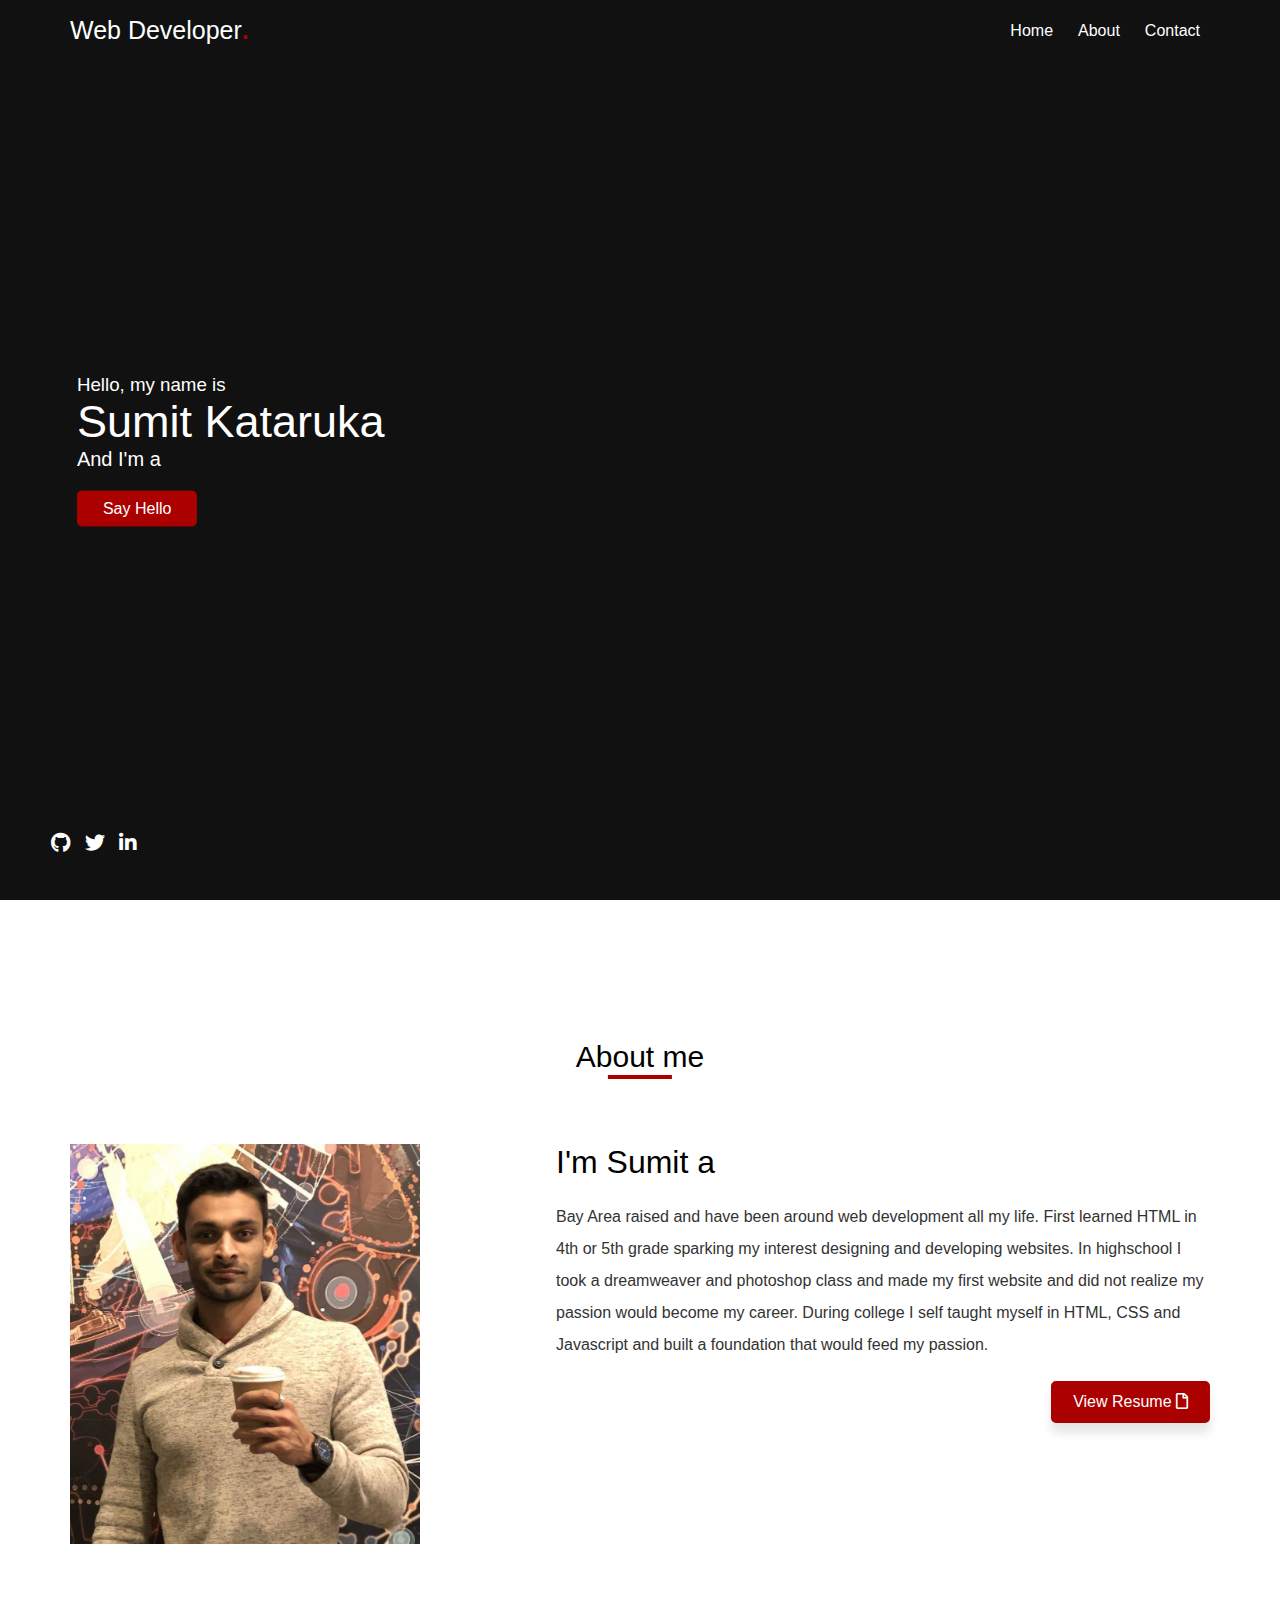
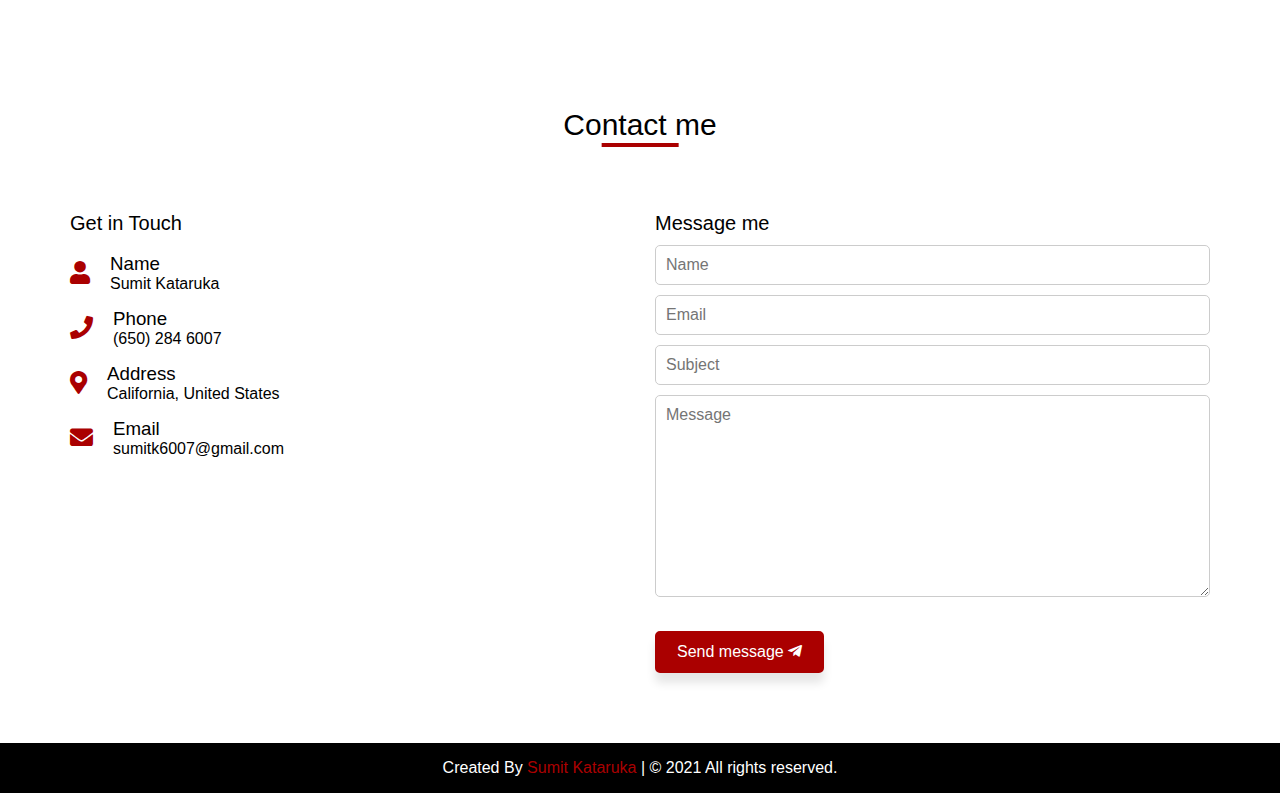
==== index.html @ ee1afee4 "styling update for about me section" ====
<!DOCTYPE html>
<html lang="en">
<head>
    <meta charset="UTF-8">
    <meta http-equiv="X-UA-Compatible" content="IE=edge">
    <meta name="viewport" content="width=device-width, initial-scale=1.0">
    <!--font awesome-->
    <link rel="stylesheet" href="https://cdnjs.cloudflare.com/ajax/libs/font-awesome/5.15.3/css/all.min.css"/>
    <!--aos-->
    <link rel="stylesheet" href="https://cdnjs.cloudflare.com/ajax/libs/aos/2.3.4/aos.css" />
    <!--glidejs-->
    <link rel="stylesheet" href="https://cdnjs.cloudflare.com/ajax/libs/Glide.js/3.4.1/css/glide.core.css"/>

    <!--Custom CSS-->
    <link rel="stylesheet" href="./style.css"/>

    <!--aos-->
    <script src="https://cdnjs.cloudflare.com/ajax/libs/aos/2.3.4/aos.js" defer></script>
    <!--glidejs-->
    <script src="https://cdnjs.cloudflare.com/ajax/libs/Glide.js/3.4.1/glide.min.js" defer></script>
    <!--typeit-->
    <script src="https://cdnjs.cloudflare.com/ajax/libs/typeit/7.0.4/typeit.min.js" defer></script>
    <!--gsap-->
    <script src="https://cdnjs.cloudflare.com/ajax/libs/gsap/3.6.1/gsap.min.js" defer></script>
    
    <!--Custom Script-->
    <script src="./index.js" defer></script>

    <title>Sumit Kataruka Portfolio</title>
</head>
<body>
    <header class="header" id="home">
        <!--Navigation-->
        <nav class="nav">
            <div class="navigation container">
                <div class="logo">
                    <h1>Web Developer<span>.</span></h1>
                </div>
                <div class="menu ">
                    <div class="top-nav ">
                        <div class="logo">
                            <h1>Web Developer<span>.</span></h1>
                        </div>
                        <div class="close">
                            <i class="fas fa-times"></i>
                        </div>
                    </div>

                    <ul class="nav-list">
                        <li class="nav-item">
                            <a href="#home" class="nav-link">Home</a>
                        </li>
                        <li class="nav-item">
                            <a href="#about" class="nav-link">About</a>
                        </li>
                        <li class="nav-item">
                            <a href="#contact" class="nav-link">Contact</a>
                        </li>
                    </ul>
                </div>
                <div class="hamburger">
                    <i class="fas fa-bars"></i>
                </div>
            </div>
        </nav>
        <div class="hero">
            <h3>Hello, my name is</h3>
            <h1>Sumit Kataruka</h1>
            <h4>And I'm a <span id="type1"></span></h4>
            <a href="#contact">Say Hello</a>
        </div>
    
        <img class="banner" src="./images/bg.png" alt="" />
    
        <div class="icons">
            <a target='_blank' href="https://github.com/sumitup007/">
                <span><i class="fab fa-github"></i></span>
            </a>
            <a target='_blank' href="https://twitter.com/kataruka_sumit">
                <span><i class="fab fa-twitter"></i></span>
            </a>
            <a target='_blank' href="https://www.linkedin.com/in/sumitkadotcom/">
                <span><i class="fab fa-linkedin-in"></i></span>
            </a>
        </div>
    </header>

    <!-- About -->
    <section class="section about" id="about">
        <div class="title">
            <h1>About me</h1>
        </div>
        <div class="about-center container">
            <div class="left">
                <img src="./images/profile1.jpg" alt="">
            </div>
            <div class="right">
                <h1>I'm Sumit a <span id="type2"></span></h1>
                <p>
                    Bay Area raised and have been around web development all my life.
                    First learned HTML in 4th or 5th grade sparking my interest designing and developing websites.
                    In highschool I took a dreamweaver and photoshop class and made my first website and
                    did not realize my passion would become my career.
                    During college I self taught myself in HTML, CSS and Javascript and built a foundation
                    that would feed my passion.
                </p>
                <div class='resumeBtn'>
                  <a href="SumitKatarukaResume.pdf"
                    download="SumitKatarukaResume.pdf"
                    onclick="window.open('SumitKatarukaResume.pdf')"
                    class="btn">
                    View Resume <i class="far fa-file"></i>
                  </a>
                </div>
                

            </div>
        </div>
    </section>
    
    <!-- Contact -->
    <section class="section contact" id="contact">
        <div class="title">
          <h1>Contact me</h1>
        </div>
  
        <div class="contact-center container">
          <div class="left">
            <h2>Get in Touch</h2>
            <br/>
            <div>
              <span class="icon"><i class="fas fa-user"></i></span>
              <span class="content">
                <h3>Name</h3>
                <span>Sumit Kataruka</span>
              </span>
            </div>

            <div>
                <span class="icon"><i class="fas fa-phone"></i></span>
                <span class="content">
                  <h3>Phone</h3>
                  <span>(650) 284 6007</span>
                </span>
            </div>
  
            <div>
              <span class="icon"><i class="fas fa-map-marker-alt"></i></span>
              <span class="content">
                <h3>Address</h3>
                <span>California, United States</span>
              </span>
            </div>
  
            <div>
              <span class="icon"><i class="fas fa-envelope"></i></span>
              <span class="content">
                <h3>Email</h3>
                <span>sumitk6007@gmail.com</span>
              </span>
            </div>
          </div>
          <div class="right">
            <form class="form" action="https://formsubmit.co/sumitk6007@gmail.com" method="POST">
              <input type="hidden" name="_captcha" value="false">
              <input type="hidden" name="_next" value="https://sumitup007.github.io/sumitka/thankyou.html">
              <h2>Message me</h2>
              <div>
                <input type="text" placeholder="Name" name="name" class="form-control" required/>
                <input type="email" placeholder="Email" name="email" class="form-control" required/>
              </div>
              <input type="text" placeholder="Subject" name="_subject"/>
              <textarea
                class="form-control"
                name="message"
                cols="10"
                rows="10"
                placeholder="Message"
                required
              ></textarea>
              
              <button class="btn">Send message <i class="fab fa-telegram-plane"></i></button>
            </form>
          </div>
        </div>
      </section>
    <footer>
        <p>Created By <span>Sumit Kataruka</span> | &copy; 2021 All rights reserved.</p>
    </footer>
    
</body>
</html>
---- style.css ----
*,
*::before,
*::after {
  margin: 0;
  padding: 0;
  box-sizing: inherit;
}

html {
  scroll-behavior: smooth;
  box-sizing: border-box;
  font-size: 62.5%;
}

body {
  font-family: arial, sans-serif;
  font-size: 1.6rem;
  font-weight: 400;
  background-color: #fff;
  color: #000;
  position: relative;
  z-index: 0;
}

h1,
h2,
h3,
h4 {
  font-weight: 500;
}

a {
  text-decoration: none;
}

img {
  max-width: 100%;
}

li {
  list-style: none;
}

.container {
    max-width: 114rem;
    margin:0 auto;
}

@media only screen and (max-width:1200px){
    .container {
        padding:0 3rem
    }
}

/* Header */
.header {
  position: relative;
  width: 100%;
  min-height: 100vh;
  background: #111;
  z-index: 1;
}

.header img {
  position: absolute;
  right: 20%;
  bottom: 0;
  width: 60rem;
  z-index: -1;
}

@media only screen and (max-width: 996px) {
  .header {
    min-height: 60vh;
  }

  .header img {
    width: 50rem;
    right:5%;
  }
}

@media only screen and (max-width: 768px) {
  .header img {
    width: 40rem;
  }
}

@media only screen and (max-width: 567px) {
  .header {
    min-height: 100vh;
  }

  .header img {
    width: 35rem;
  }
}

.nav {
  padding: 1.6rem 0;
}

.nav.fix-nav {
  position: fixed;
  top: 0;
  left: 0;
  width: 100%;
  background-color: #AA0000;
  box-shadow: 0 5px 15px rgba(0, 0, 0, 0.1);
  z-index: 999;
}

.navigation {
  display: flex;
  align-items: center;
  justify-content: space-between;
}

.logo h1 {
  font-size: 2.5rem;
  color: #fff;
}

.logo h1 span {
  font-weight: bold;
  color: #AA0000;
}

.nav-list {
  display: flex;
  align-items: center;
}

.nav-item:not(:last-child) {
  margin-right: 0.5rem;
}

.nav-link:link,
.nav-link:visited {
  color: #fff;
  padding: 0.8rem 1rem;
  transition: all 300ms ease-in-out;
}

.nav-link:hover {
  border-radius: 0.3rem;
  background-color: #AA0000;
}

.top-nav {
  display: none;
}

.hamburger {
  display: none;
}

@media only screen and (max-width: 768px) {
  .menu {
    position: fixed;
    top: 0;
    left: -100%;
    width: 80%;
    max-width: 40rem;
    height: 100%;
    background-color: #fff;
    transition: all 500ms ease-in-out;
    z-index: 100;
  }

  .menu.show {
    left: 0;
  }

  .top-nav {
    display: flex;
    align-items: center;
    justify-content: space-between;
    background-color: #AA0000;
    padding: 1rem 1.6rem;
  }

  .top-nav .logo span {
    color: #fff;
  }

  .top-nav .close {
    color: #fff;
    font-size: 2.3rem;
    padding: 1rem;
    cursor: pointer;
  }

  .hamburger {
    display: block;
    color: #fff;
    font-size: 2.3rem;
    padding: 0.5rem;
    cursor: pointer;
  }

  .nav-link:link,
  .nav-link:visited {
    display: block;
    font-size: 1.7rem;
    color: #222;
    padding: 1rem 0;
  }

  .nav-list {
    flex-direction: column;
    align-items: start;
    padding: 1rem 1.6rem;
  }

  body.show::before {
    content: "";
    position: absolute;
    top: 0;
    left: 0;
    width: 100%;
    height: 100%;
    background-color: rgba(0, 0, 0, 0.8);
    z-index: 1;
  }

  .nav.show {
    background-color: rgba(0, 0, 0, 0.8);
  }
}

/*Hero*/
.hero {
  position: absolute;
  top: 50%;
  transform: translate(125%, -50%);
  color: #fff;
}

.hero h3 {
  font-weight: 400;
}

.hero h1 {
  font-size: 4.5rem;
}

.hero h4 {
  font-size: 2rem;
}
.hero h4 span {
  color: #AA0000;
  text-decoration: underline;
}

.hero a:link,
.hero a:visited {
  display: inline-block;
  padding: 0.8rem 2.5rem;
  border: 1px solid #AA0000;
  background-color: #AA0000;
  border-radius: 5px;
  color: #fff;
  margin-top: 2rem;
}

.hero a:hover {
  background-color: transparent;
}

@media only screen and (max-width: 1300px) {
  .hero {
    transform: translate(25%, -50%);
  }
}

@media only screen and (max-width: 996px) {
  .hero {
    transform: translate(10%, -50%);
  }
}

@media only screen and (max-width: 768px) {
  .hero h1 {
    font-size: 4rem;
  }
}

.icons {
  position: absolute;
  bottom: 5%;
  left: 4%;
  color: #fff;
}

.icons a:link,
.icons a:visited {
  color:#fff;
}

.icons a:not(:last-child) {
  margin-right: 1rem;
}

.icons span {
  font-size: 2rem;
  cursor: pointer;
  transition: all 300ms ease-in-out;
}

.icons span:hover {
  color: #AA0000;
}

@media only screen and (max-width: 567px) {
  .icons {
    display: none;
  }
}

/*About*/
.section{
  padding:5rem 0 7rem 0;
  overflow-x: hidden;
}

.about{
  margin-top: 5rem;
}

.title{
  margin:4rem 0 7rem 0;
  text-align: center;
}

.title h1{
  font-size: 3rem;
  display: inline-block;
  position:relative;
  z-index: 0;
}

.title h1::after{
  content:'';
  position:absolute;
  left:50%;
  bottom:-20%;
  transform:translate(-50%, -50%);
  background-color: #AA0000;
  width: 50%;
  height: 0.4rem;
  z-index: 1;
}

.about-center{
  display: grid;
  grid-template-columns: 1fr 1.5fr;
  gap:3rem 5rem;
}

.left img {
  height: 40rem;
  max-width: 35rem;
  object-fit: cover;
}

.right h1 {
  margin-bottom: 2rem;
}

.right p {
  line-height: 2;
  margin-bottom: 2rem;
  color: #333;
}

.right h1 span {
  color: #AA0000;
}

a.btn {
  padding: 1rem 2rem;
  background: #AA0000;
  color: #fff;
  border-radius: 5px;
  border: 2px solid #AA0000;
  box-shadow: 0 10px 10px rgba(0, 0, 0, 0.1);
  transition: all 300ms ease-in-out;
  float: right;
}

a.btn:hover {
  transform: translateY(-2px);
  background-color: transparent;
  color: inherit;
}

a.btn:active {
  transform: translateY(0px);
}

@media only screen and (max-width: 996px) {
  .right h1 {
    font-size: 2rem;
  }

  .right p {
    font-size: 1.5rem;
  }

  a.btn {
    float: none;
  }

  .resumeBtn{
    text-align: center;
    margin-top: 50px;
  }

  .left img {
    height: 40rem;
    max-width: 25rem;
  }
}

@media only screen and (max-width: 768px) {
  .about-center {
    grid-template-columns: 1fr;
    gap: 3rem 0rem;
  }

  .left {
    text-align: center;
  }

  .left img {
    height: 40rem;
    max-width: 90%;
  }
}

/* Contact */
.contact-center {
  display: grid;
  grid-template-columns: 1fr 1fr;
  gap: 3rem;
}

.left h2 {
  font-size: 2rem;
}

.left p {
  font-size: 1.5rem;
  margin-bottom: 2rem;
}

.left div {
  display: flex;
  align-items: center;
  margin-bottom: 1.5rem;
}

.left div .content {
  text-align: left;
}

.left .icon {
  margin-right: 2rem;
  font-size: 2.3rem;
  color: #AA0000;
}

.form h2 {
  font-size: 2rem;
  margin-bottom: 1rem;
}

.form input,
.form textarea {
  font-family: "Poppins", sans-serif;
  font-size: 1.6rem;
  padding: 1rem 0;
  text-indent: 1rem;
  border: 1px solid #ccc;
  border-radius: 0.5rem;
  margin-bottom: 1rem;
  width: 100%;
  outline: none;
}

.form .right div {
  display: flex;
}

.form .right div input {
  flex: 1 1 50%;
}

.form textarea {
  width: 100%;
  resize: vertical;
  margin-bottom: 3rem;
}

.form button.btn {
  display: inline-block;
  padding: 1rem 2rem;
  background: #AA0000;
  color: #fff;
  border-radius: 5px;
  border: 2px solid #AA0000;
  box-shadow: 0 10px 10px rgba(0, 0, 0, 0.1);
  transition: all 300ms ease-in-out;
  font-size: 1.6rem;
}

.form button.btn:hover {
  transform: translateY(-2px);
  background-color: transparent;
  color: inherit;
}

.form button.btn:active {
  transform: translateY(0px);
}

@media only screen and (max-width: 768px) {
  .contact-center {
    grid-template-columns: 1fr;
  }

  .contact-center .left {
    text-align: left;
  }

  .left div .content h3 {
    font-size: 1.6rem;
  }

  .left div .content span {
    font-size: 1.5rem;
  }
}
/*Footer*/
footer {
  background-color: #000;
  padding: 1.6rem 1rem;
  text-align: center;
}

footer p {
  color: #fff;
}

footer p span {
  color: #AA0000;
}
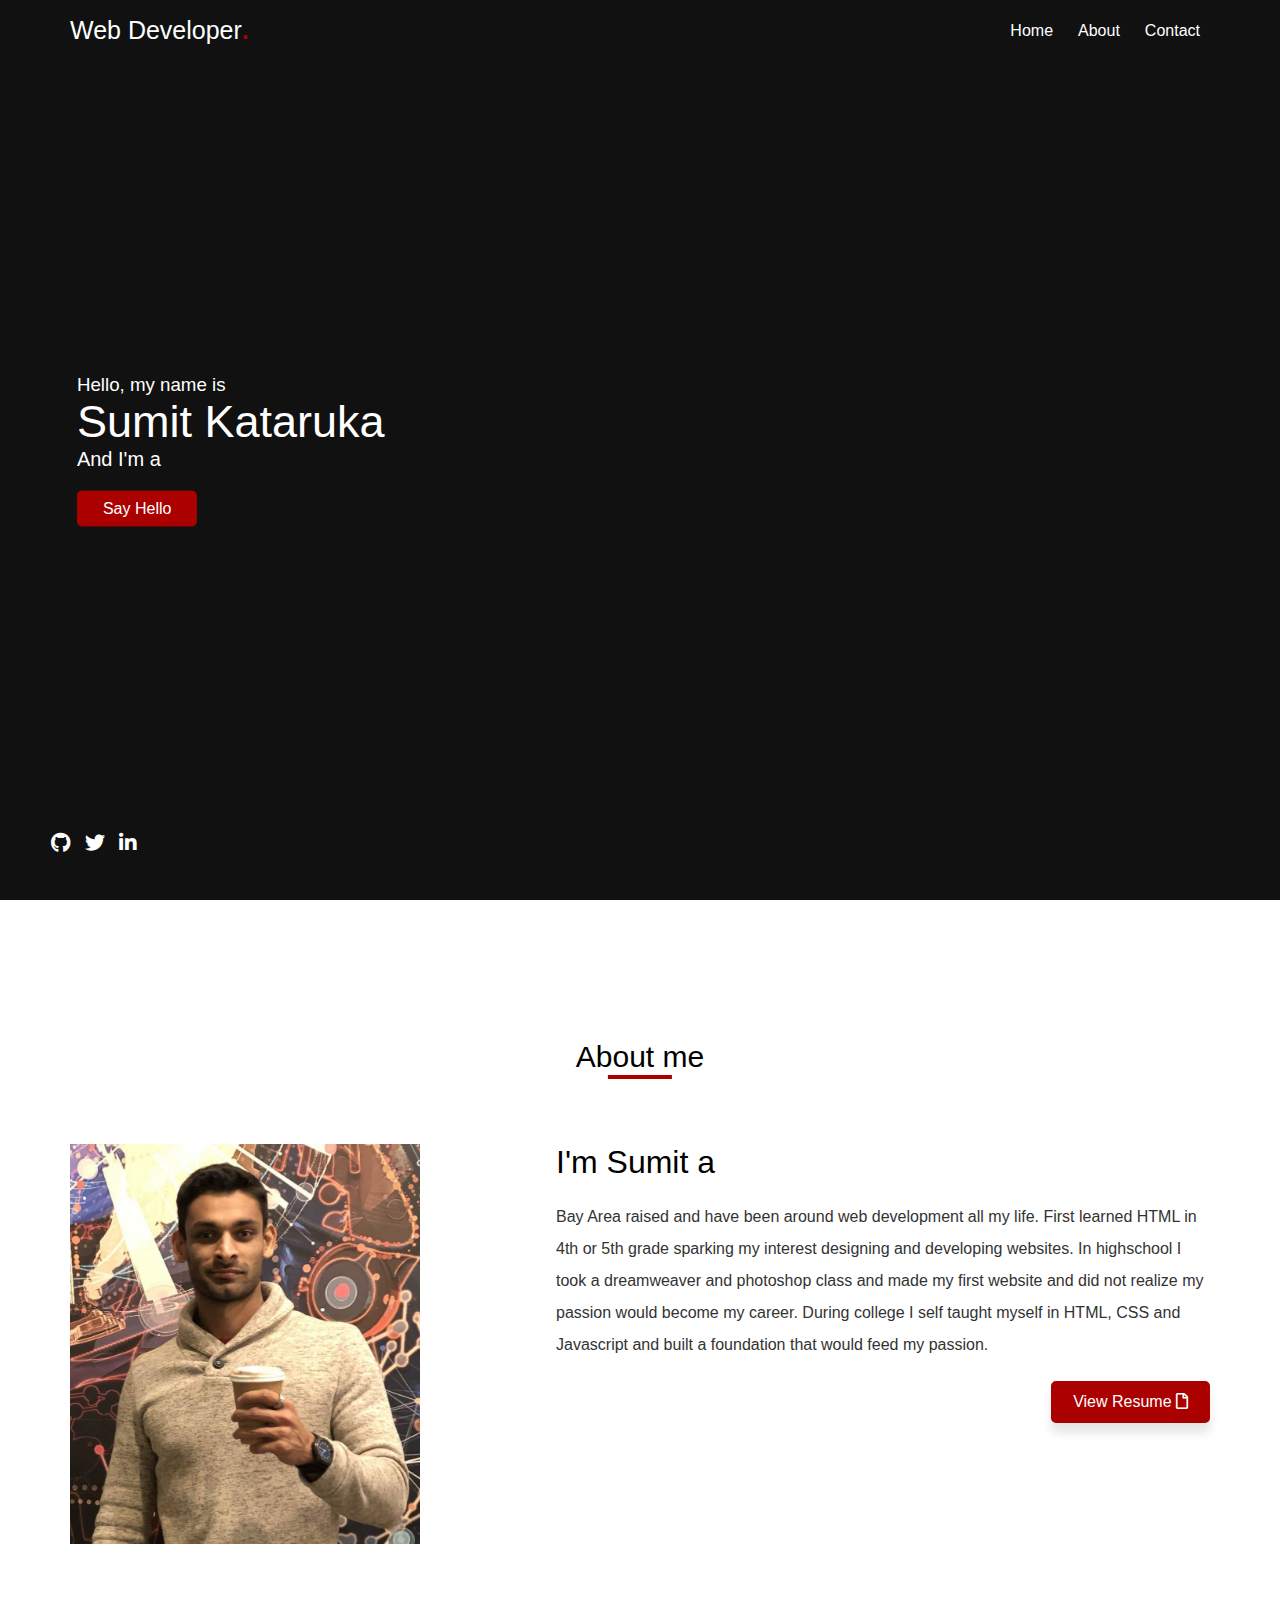
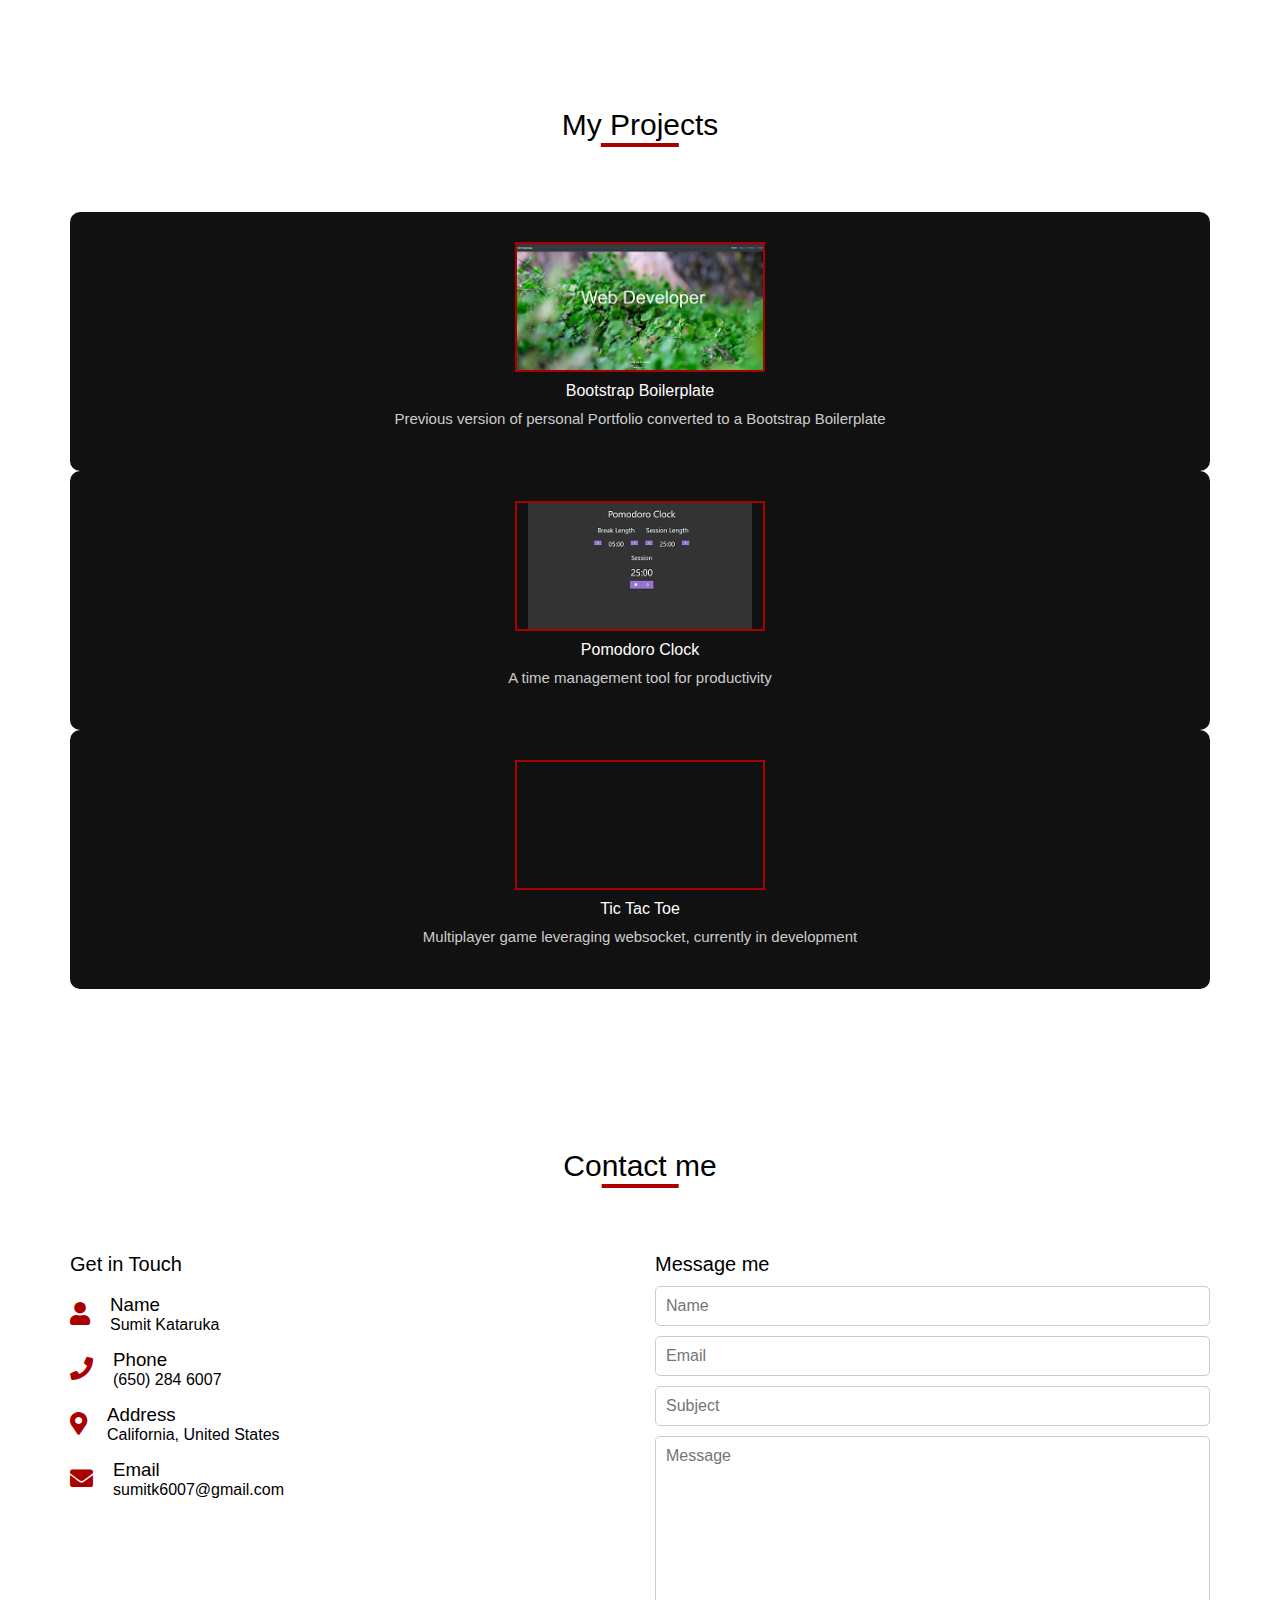
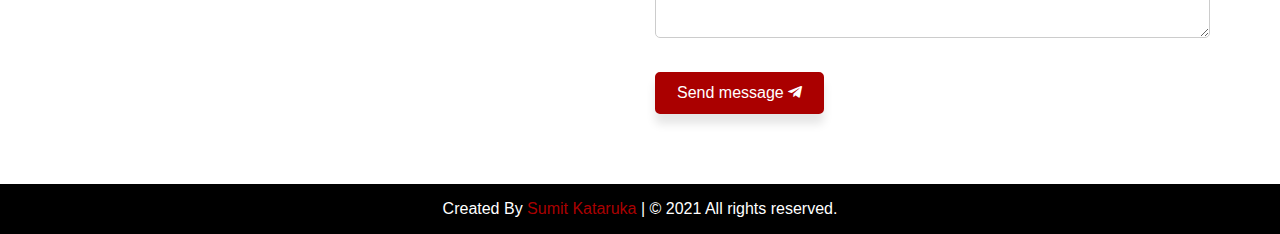
==== commit d8b3a9f8: "projects section added" ====
--- a/index.html
+++ b/index.html
@@ -116,6 +116,61 @@
 
             </div>
         </div>
+    </section>
+
+    <!-- Teams -->
+    <section class="section theme" id="projects">
+      <div class="title">
+        <h1>My Projects</h1>
+      </div>
+
+      <div class="projects-center container">
+        <div class="glide">
+          <div class="glide__track" data-glide-el="track">
+            <ul class="glide__slides">
+              <li class="glide__slide">
+                <div class="project">
+                  <a href="https://sumitka.com">
+                    <div class="img-cover">
+                      <img src="./images/bootstrapBoilerplate.png" alt="" />
+                    </div>
+                    <h3>Bootstrap Boilerplate</h3>
+                    <p>
+                      Previous version of personal Portfolio converted to a Bootstrap Boilerplate
+                    </p>
+                  </a>
+                </div>
+              </li>
+              <li class="glide__slide">
+                <div class="project">
+                  <a href="https://codepen.io/sumitup/full/jOVjMOK">
+                    <div class="img-cover">
+                      <img src="./images/pomodoro.png" alt="" />
+                    </div>
+                    <h3>Pomodoro Clock</h3>
+                    <p>
+                      A time management tool for productivity
+                    </p>
+                  </a>
+                </div>
+              </li>
+              <li class="glide__slide">
+                <div class="project">
+                  <a href="https://github.com/sumitup007/tictactoe">
+                    <div class="img-cover">
+                      <img src="https://media.giphy.com/media/xTk9ZWspLuLLPIv1yo/giphy.gif" alt="" />
+                    </div>
+                    <h3>Tic Tac Toe</h3>
+                    <p>
+                      Multiplayer game leveraging websocket, currently in development
+                    </p>
+                  </a>
+                </div>
+              </li>
+            </ul>
+          </div>
+        </div>
+      </div>
     </section>
     
     <!-- Contact -->
--- a/style.css
+++ b/style.css
@@ -439,6 +439,54 @@
   }
 }
 
+/*My projects*/
+.project {
+  color: #fff;
+  background-color: #111;
+  padding: 3rem;
+  text-align: center;
+  border-radius: 1rem;
+  border-bottom: 4px solid transparent;
+  transition: all 300ms ease-in-out;
+}
+
+.project .img-cover {
+  overflow: hidden;
+  border: 2px solid #AA0000;
+  height: 13rem;
+  width: 25rem;
+  margin: 0 auto;
+  transition: all 300ms ease-in-out;
+}
+
+.project .img-cover img {
+  height: 100%;
+  object-fit: cover;
+}
+
+.project h3 {
+  font-size: 1.6rem;
+  margin: 1rem 0;
+  color: #fff;
+}
+
+.project p {
+  font-size: 1.5rem;
+  color: #ccc;
+  width: 80%;
+  margin: 0 auto 1rem auto;
+}
+
+.project:hover {
+  border-bottom: 4px solid #fff;
+  background-color: #AA0000;
+  cursor: pointer;
+}
+
+.project:hover .img-cover {
+  border-color: #fff;
+}
+
 /* Contact */
 .contact-center {
   display: grid;
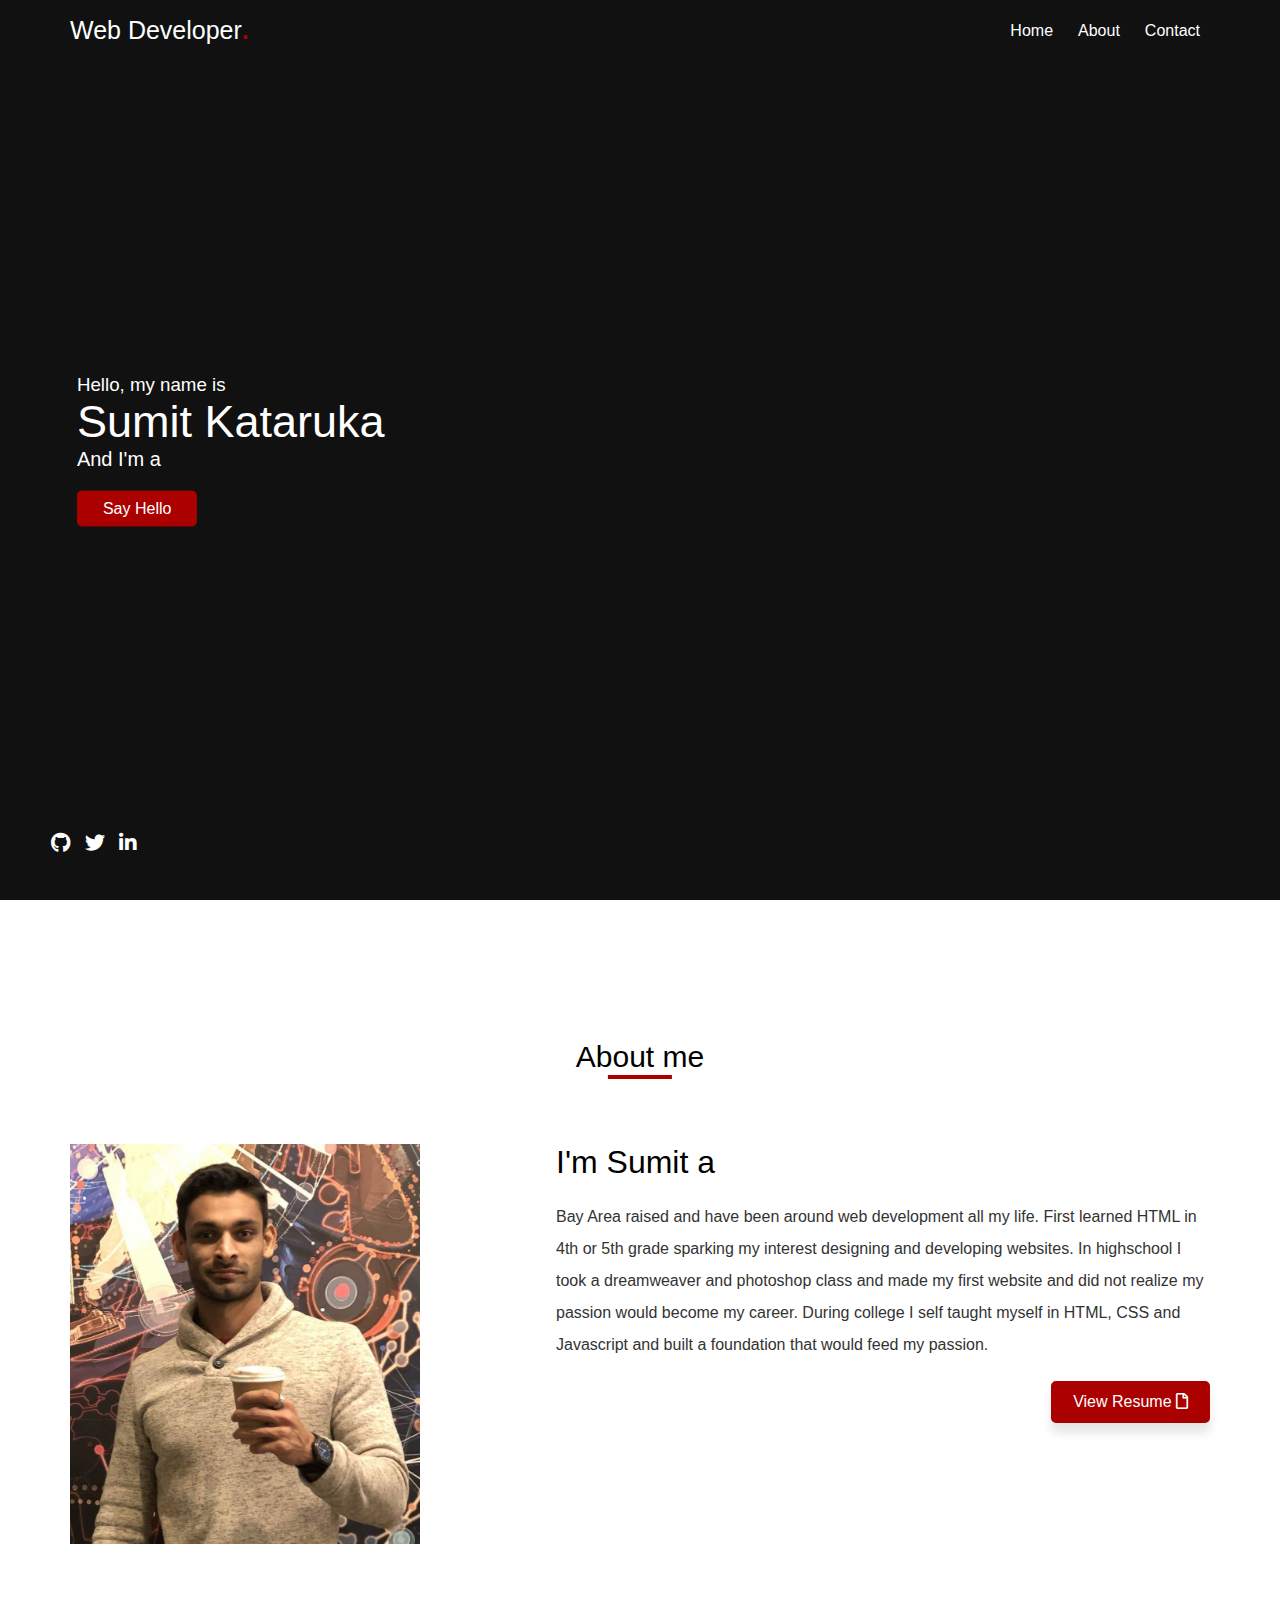
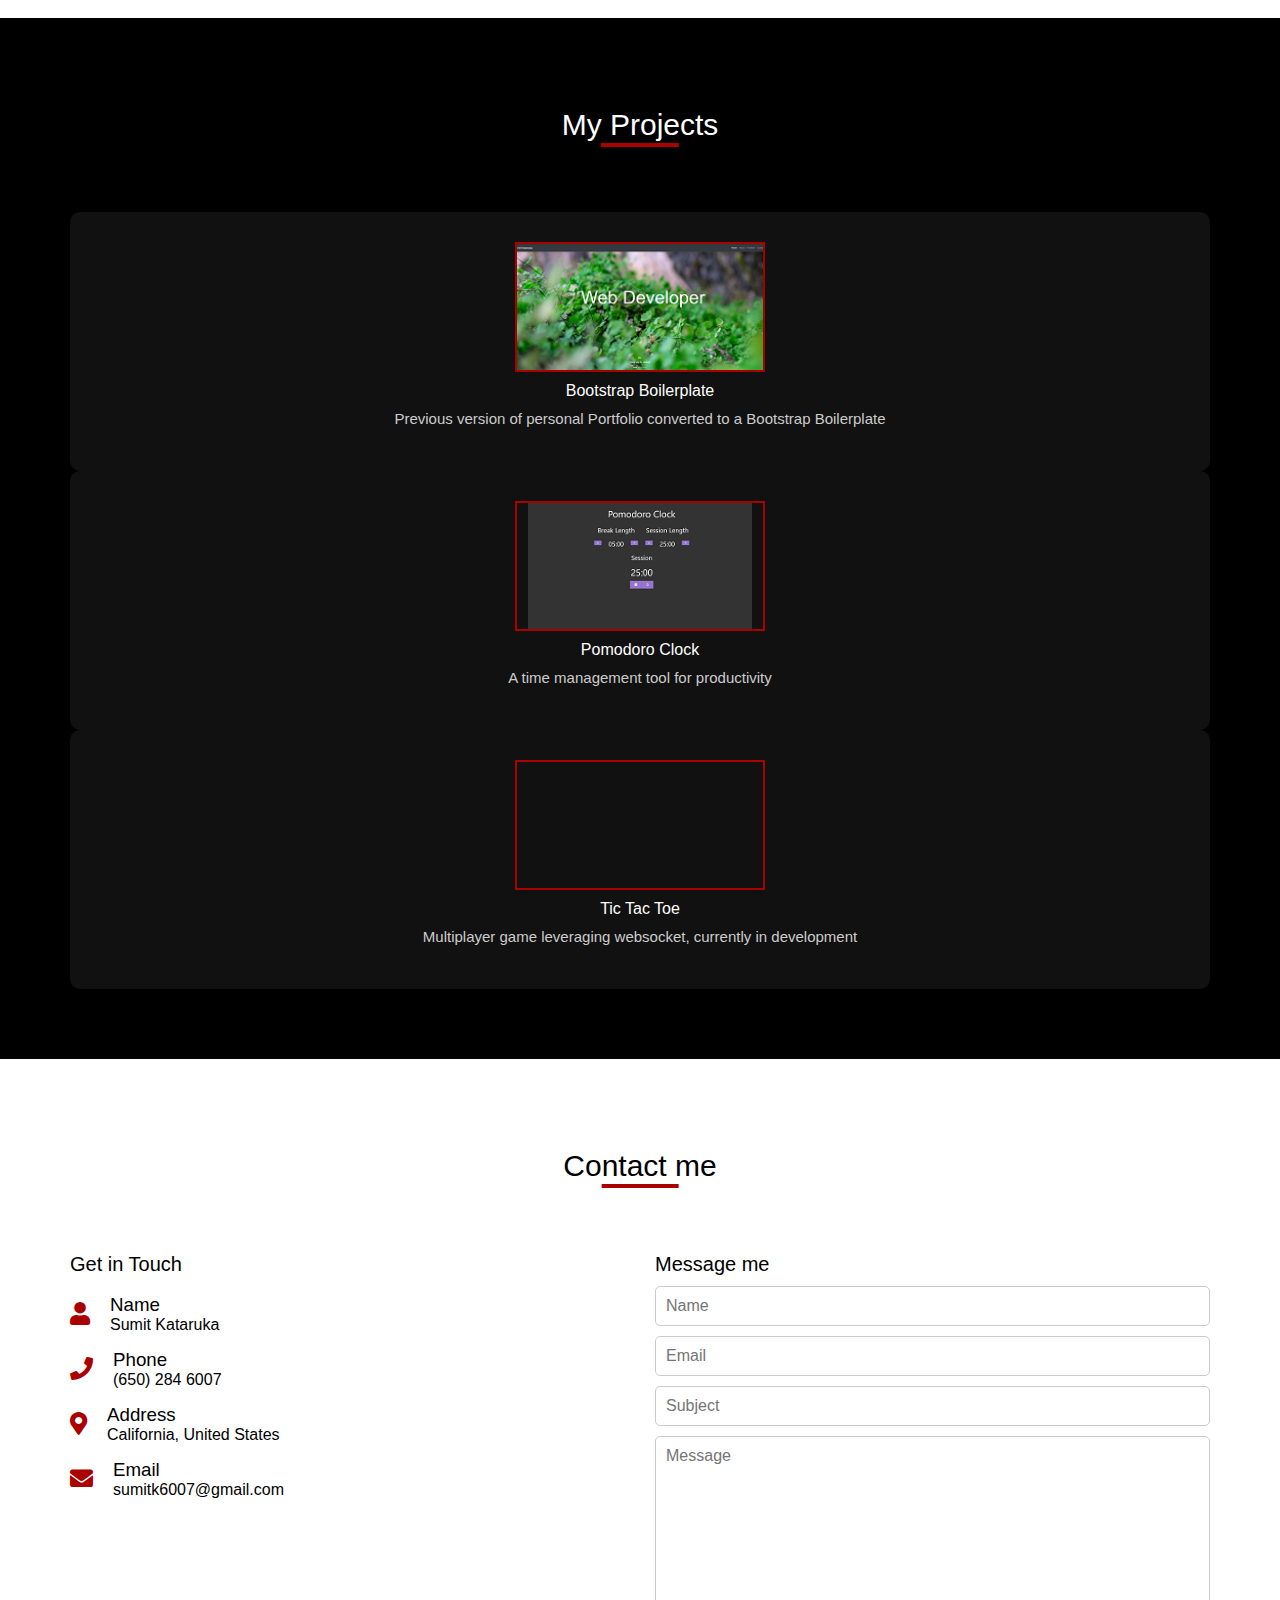
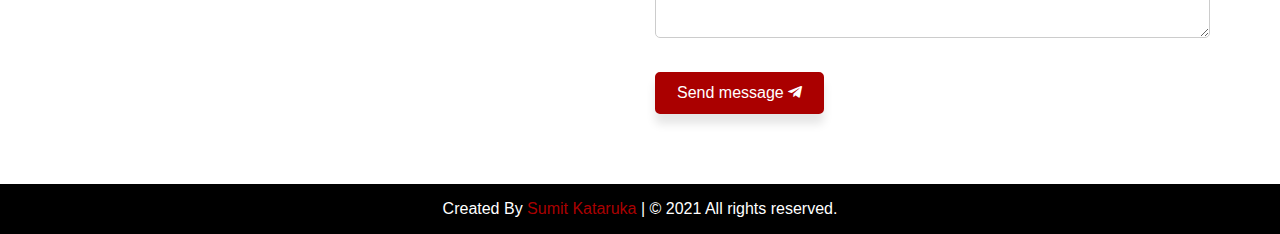
==== commit 55a0b5aa: "style adj" ====
--- a/index.html
+++ b/index.html
@@ -118,7 +118,7 @@
         </div>
     </section>
 
-    <!-- Teams -->
+    <!-- Projects -->
     <section class="section theme" id="projects">
       <div class="title">
         <h1>My Projects</h1>
--- a/style.css
+++ b/style.css
@@ -487,6 +487,14 @@
   border-color: #fff;
 }
 
+.theme {
+  background-color: #000;
+}
+
+.theme .title {
+  color: #fff;
+}
+
 /* Contact */
 .contact-center {
   display: grid;
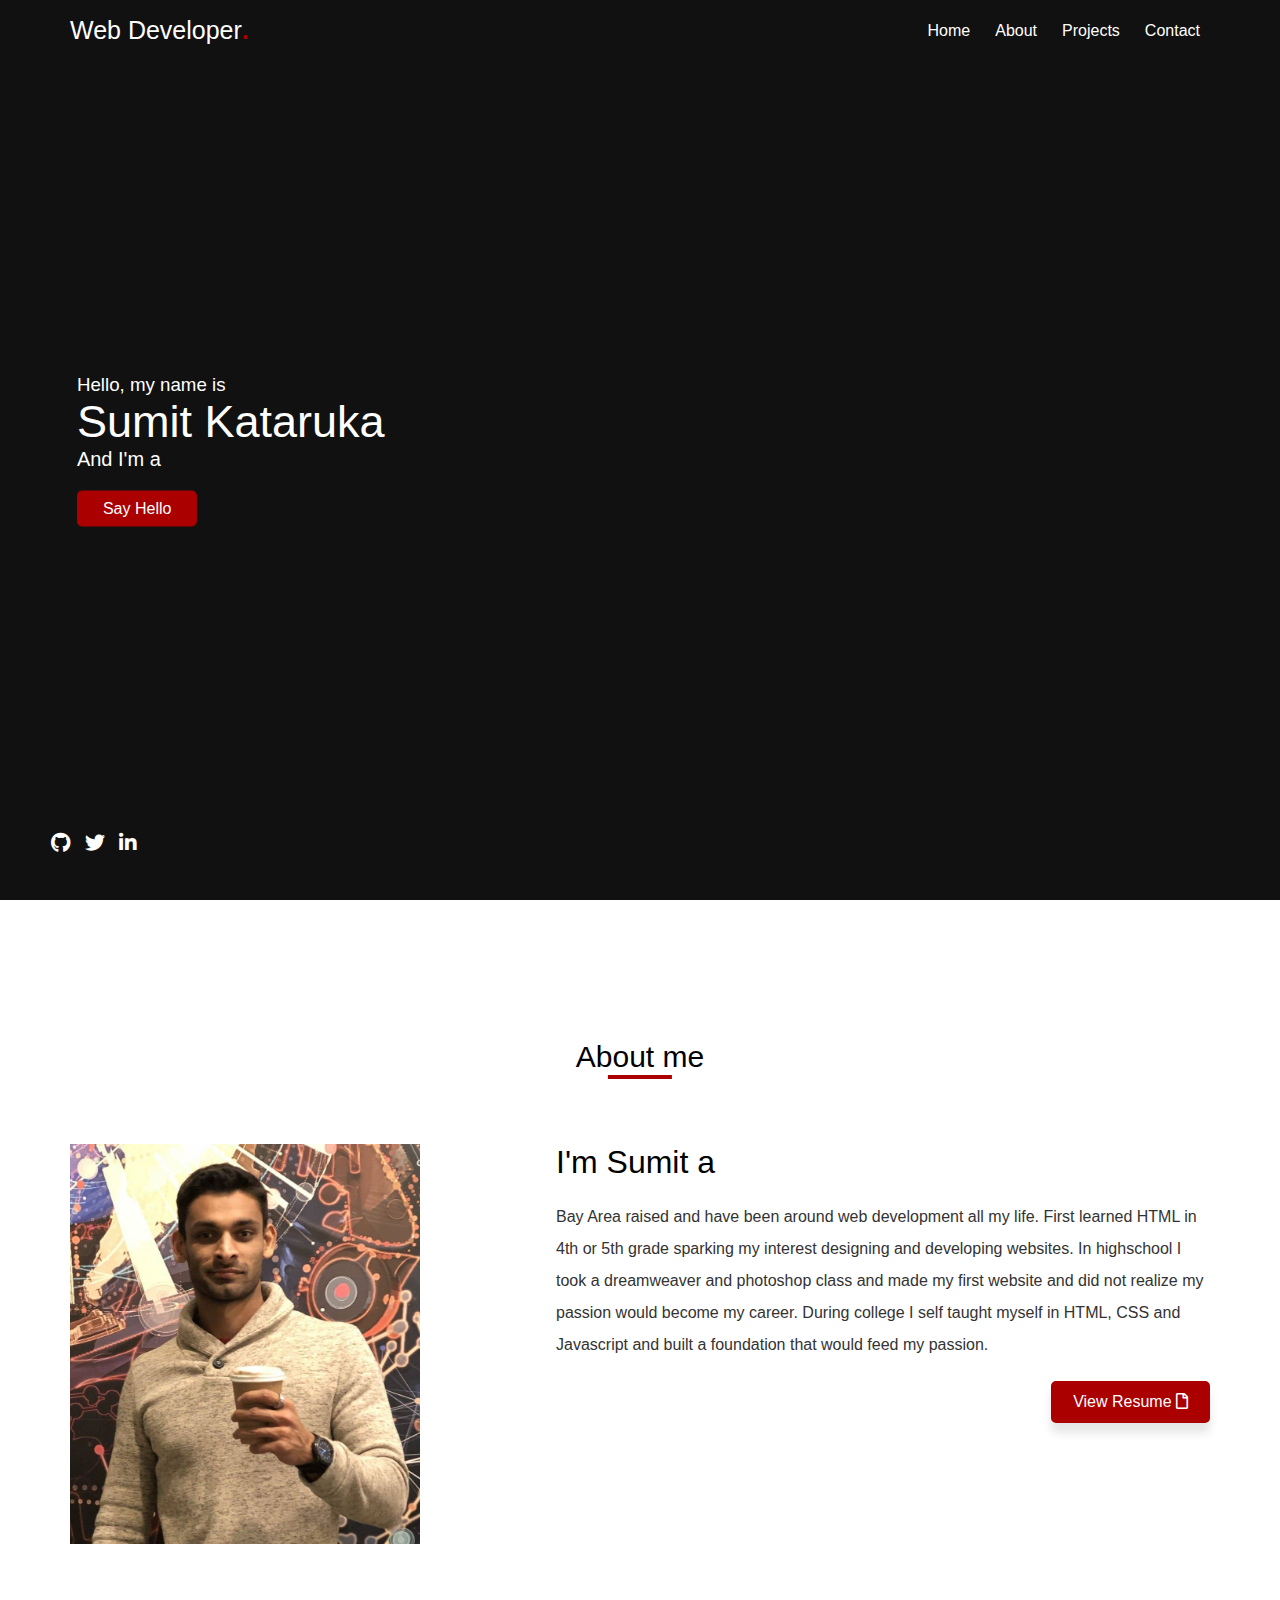
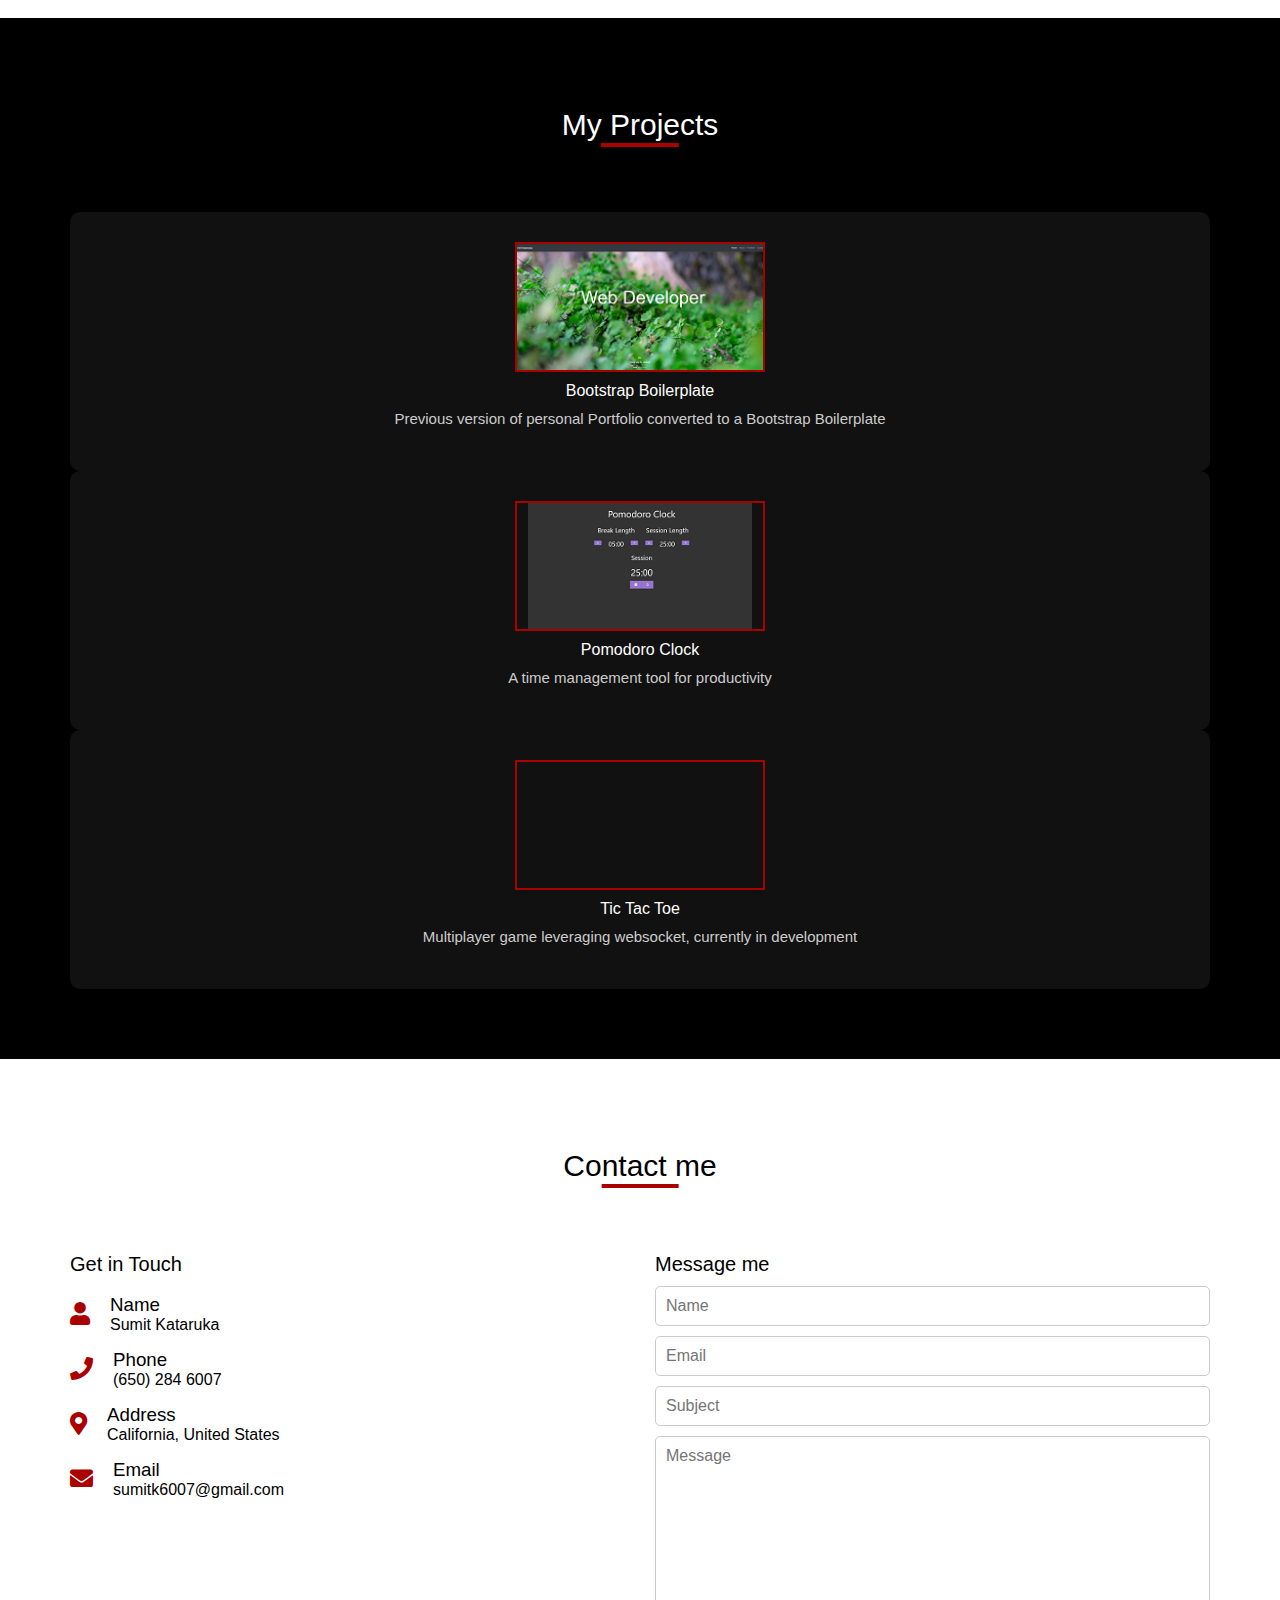
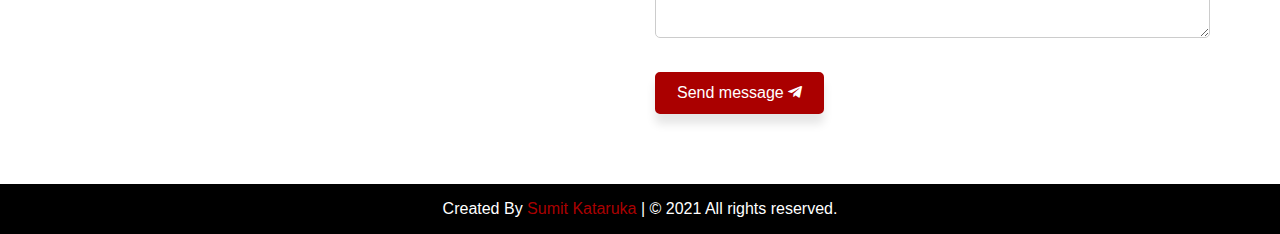
==== commit 02367a05: "added projects to navbar" ====
--- a/index.html
+++ b/index.html
@@ -54,8 +54,11 @@
                             <a href="#about" class="nav-link">About</a>
                         </li>
                         <li class="nav-item">
-                            <a href="#contact" class="nav-link">Contact</a>
+                          <a href="#projects" class="nav-link">Projects</a>
                         </li>
+                        <li class="nav-item">
+                          <a href="#contact" class="nav-link">Contact</a>
+                      </li>
                     </ul>
                 </div>
                 <div class="hamburger">
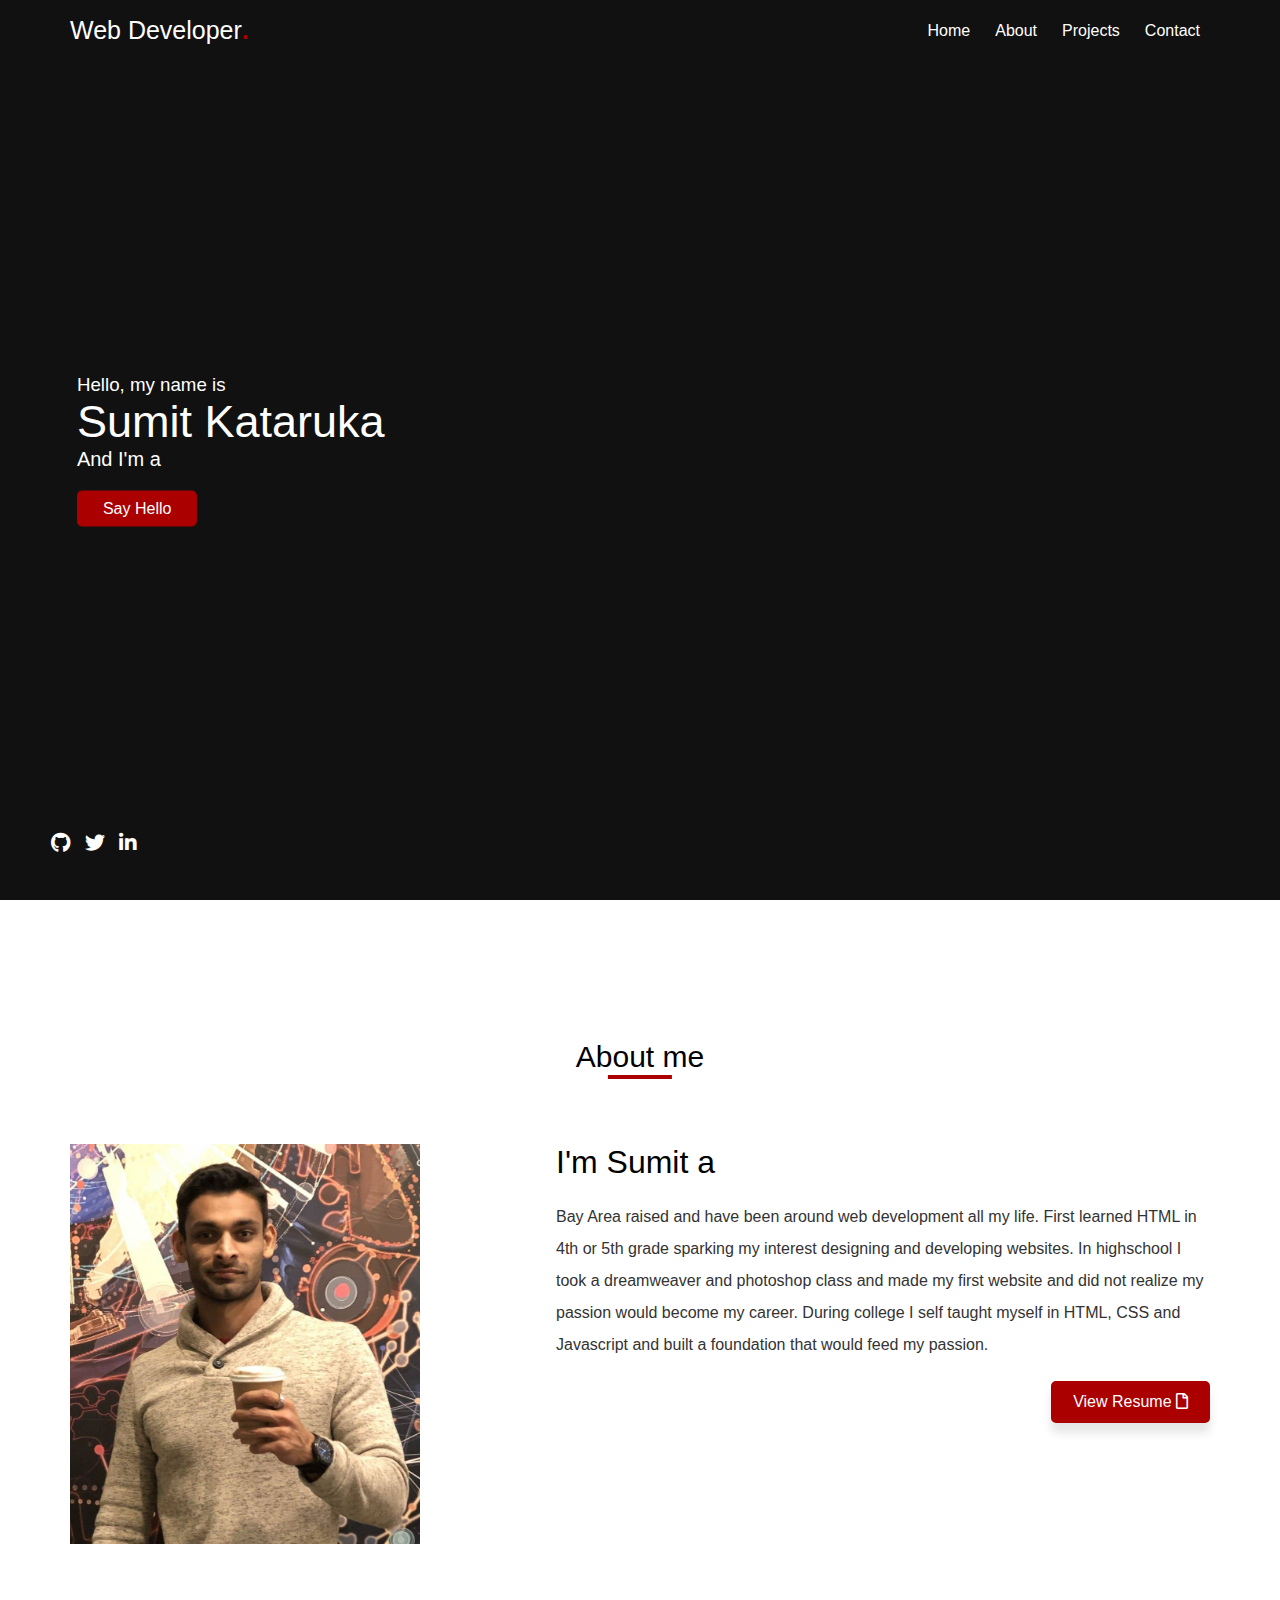
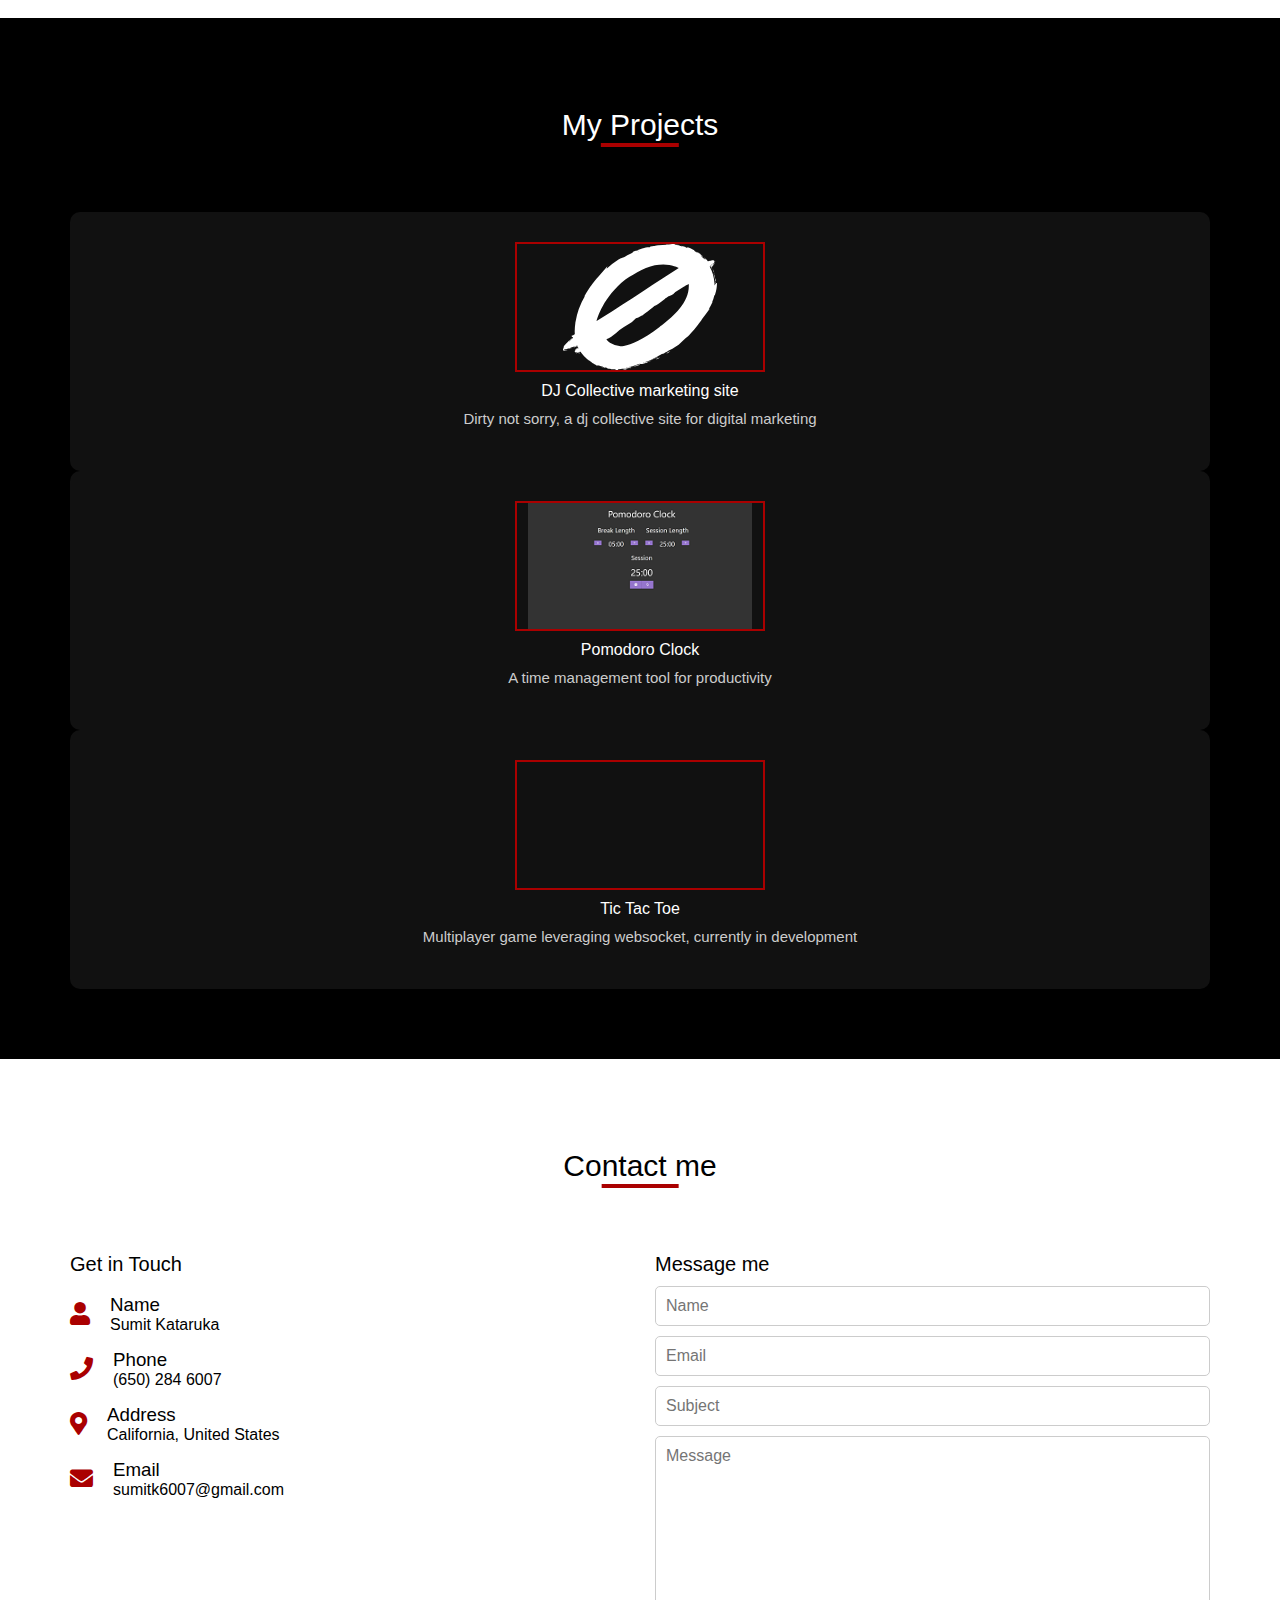
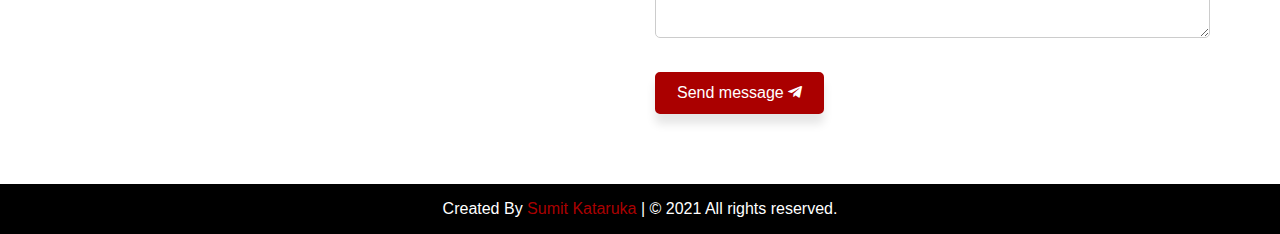
==== commit 7a4b0c9e: "update project" ====
--- a/index.html
+++ b/index.html
@@ -133,20 +133,20 @@
             <ul class="glide__slides">
               <li class="glide__slide">
                 <div class="project">
-                  <a href="https://sumitka.com">
+                  <a href="https://dirtynotsorry.com" target="_blank">
                     <div class="img-cover">
-                      <img src="./images/bootstrapBoilerplate.png" alt="" />
-                    </div>
-                    <h3>Bootstrap Boilerplate</h3>
+                      <img src="./images/dns-favicon-dark.svg" alt="" />
+                    </div>
+                    <h3>DJ Collective marketing site</h3>
                     <p>
-                      Previous version of personal Portfolio converted to a Bootstrap Boilerplate
+                      Dirty not sorry, a dj collective site for digital marketing
                     </p>
                   </a>
                 </div>
               </li>
               <li class="glide__slide">
                 <div class="project">
-                  <a href="https://codepen.io/sumitup/full/jOVjMOK">
+                  <a href="https://codepen.io/sumitup/full/jOVjMOK" target="_blank">
                     <div class="img-cover">
                       <img src="./images/pomodoro.png" alt="" />
                     </div>
@@ -159,7 +159,7 @@
               </li>
               <li class="glide__slide">
                 <div class="project">
-                  <a href="https://github.com/sumitup007/tictactoe">
+                  <a href="https://github.com/sumitup007/tictactoe" target="_blank">
                     <div class="img-cover">
                       <img src="https://media.giphy.com/media/xTk9ZWspLuLLPIv1yo/giphy.gif" alt="" />
                     </div>
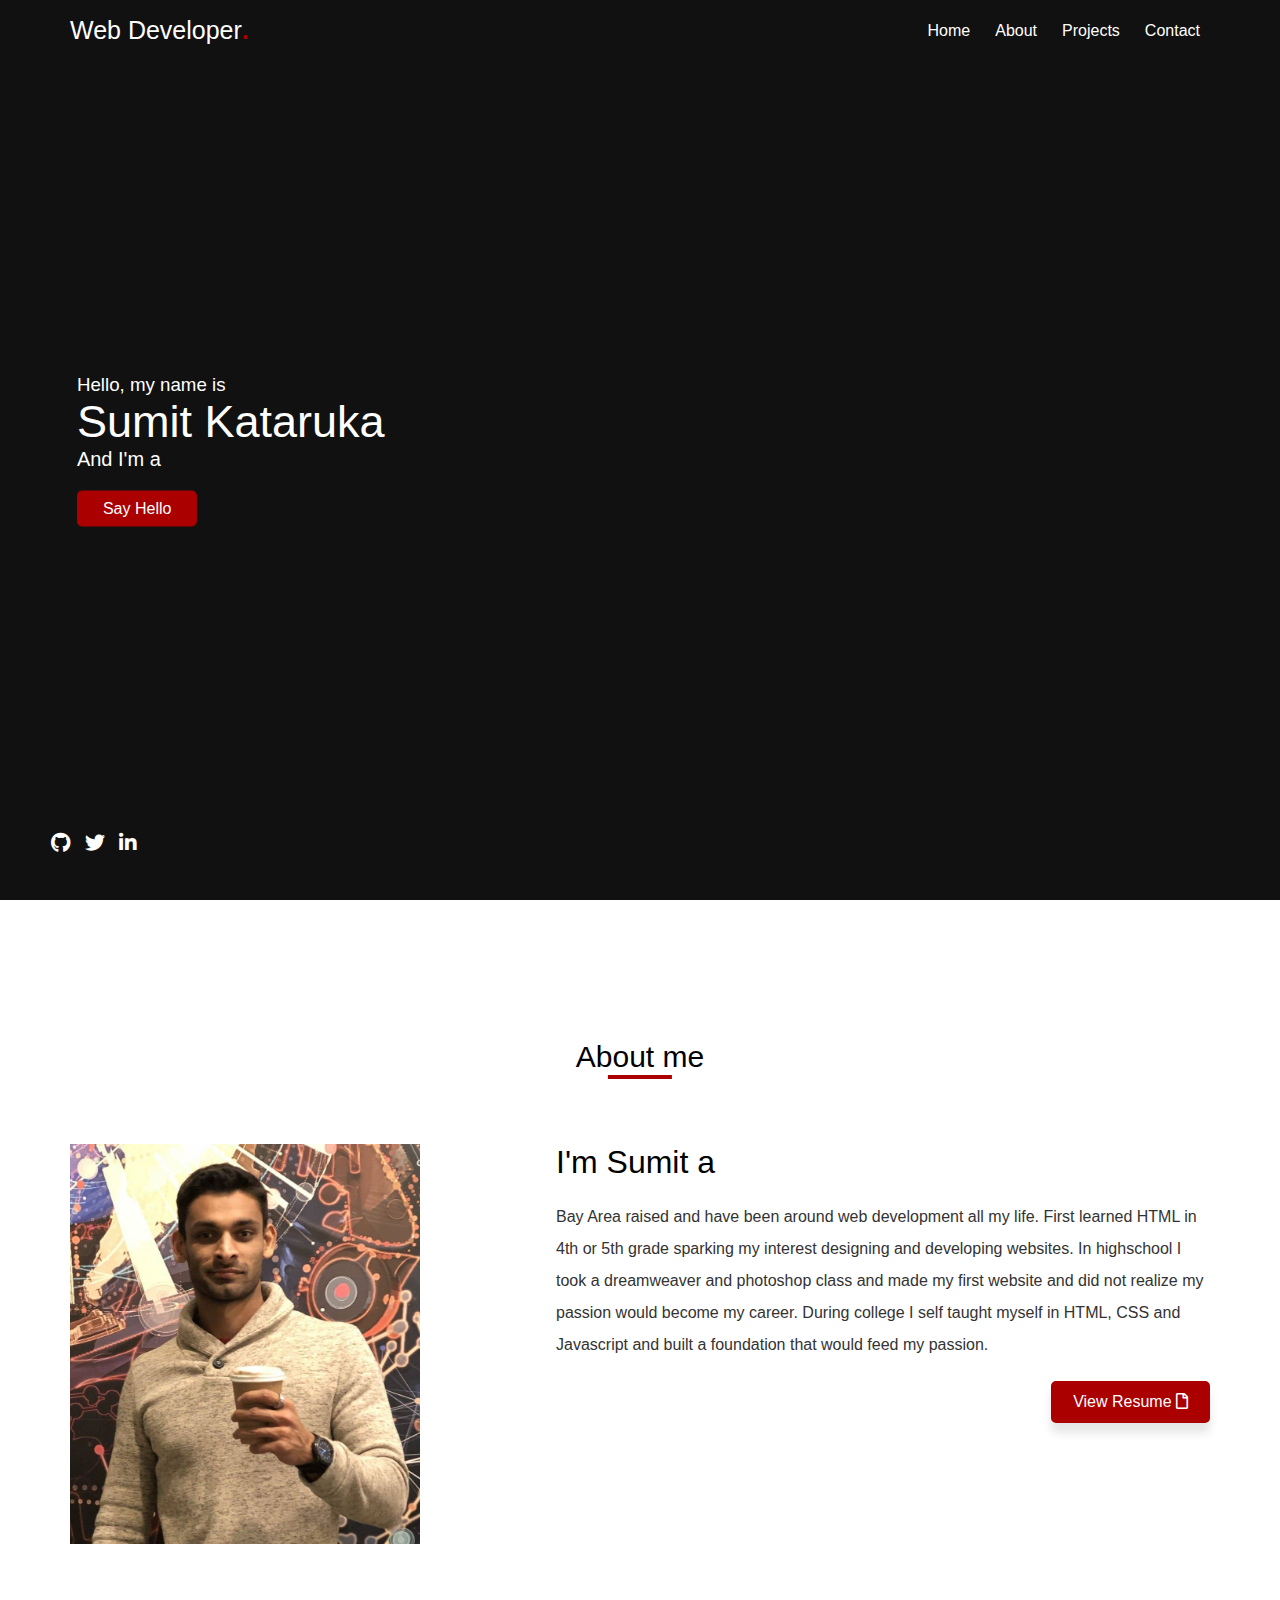
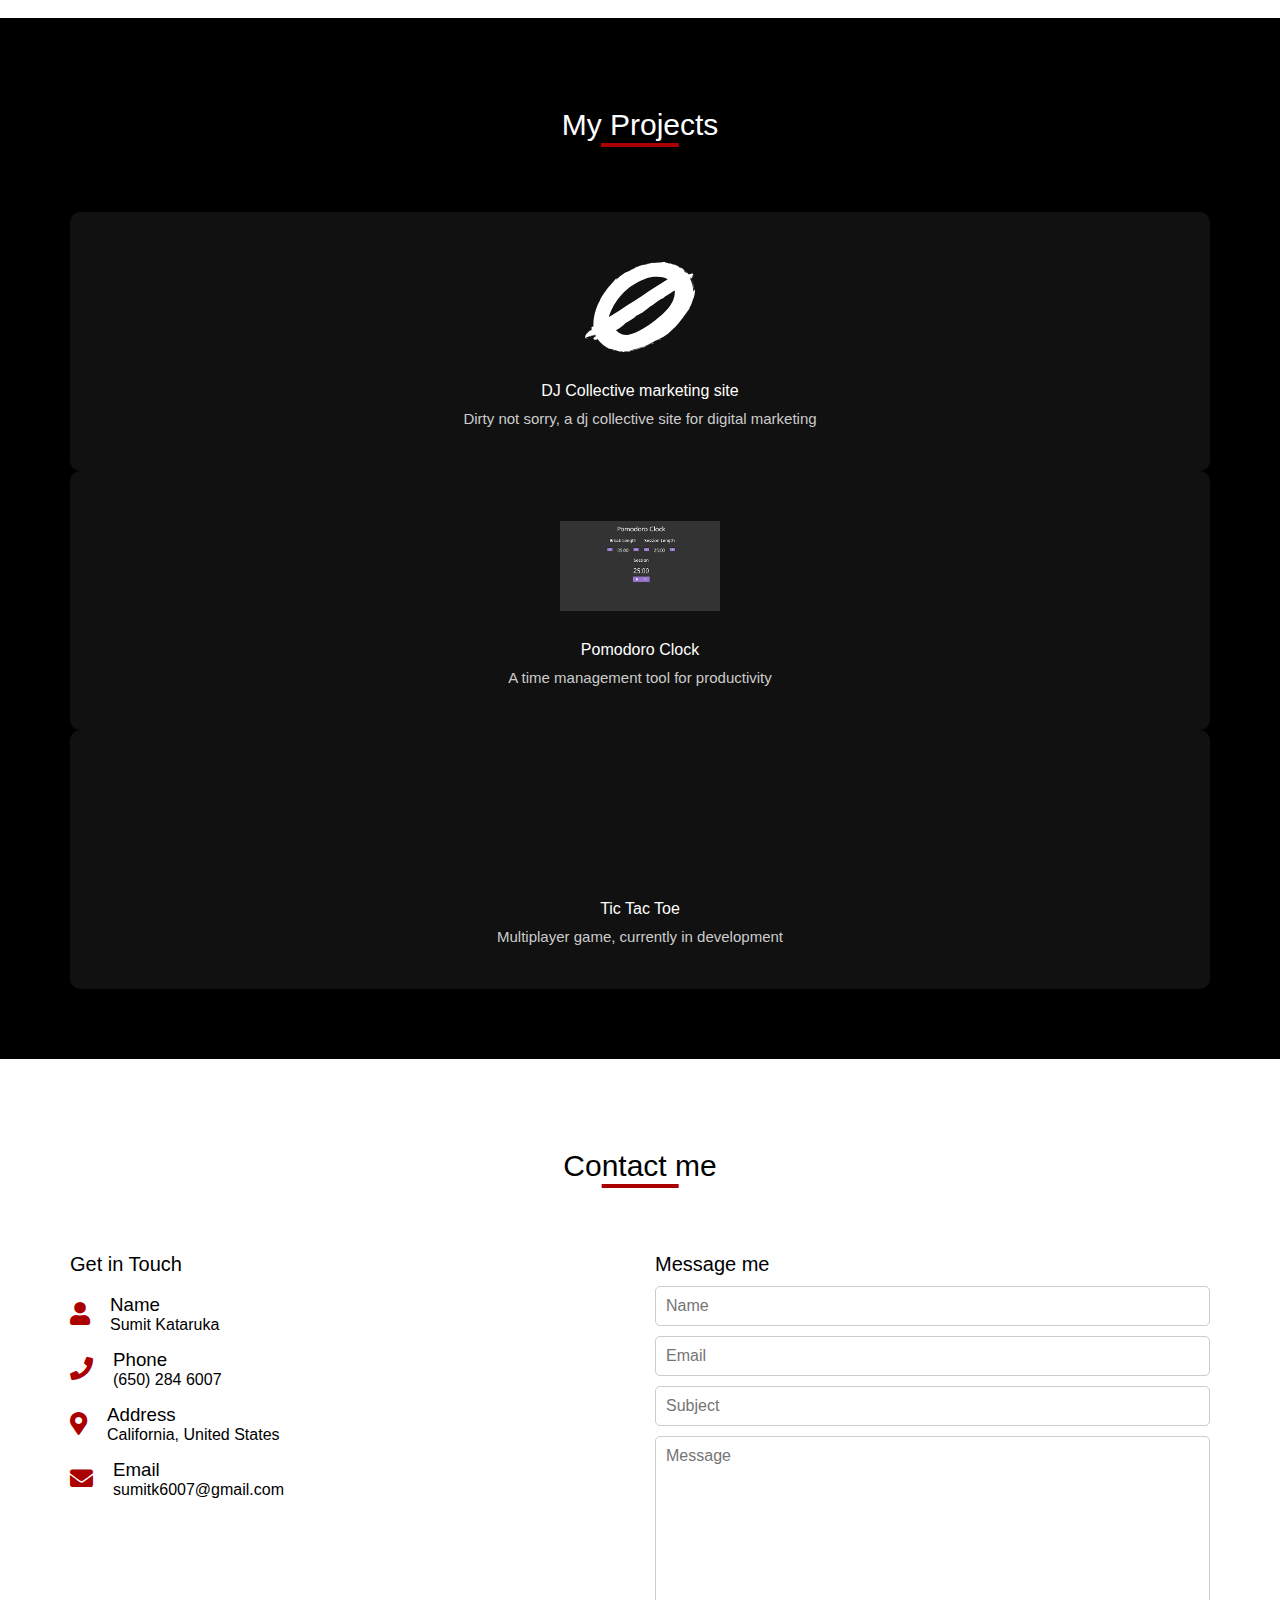
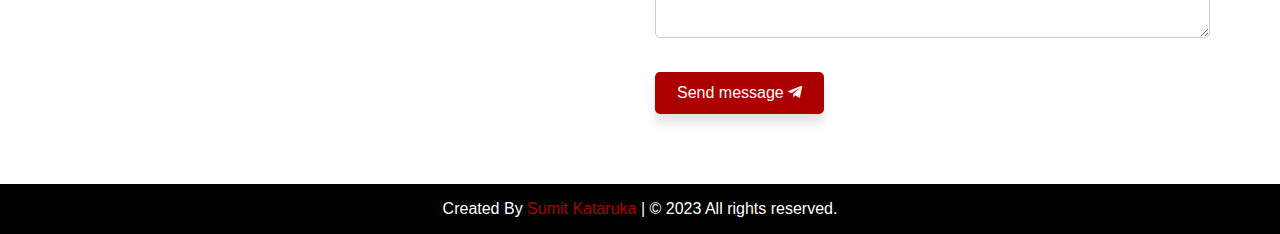
==== commit 65df1915: "style and content adjustments" ====
--- a/index.html
+++ b/index.html
@@ -108,9 +108,9 @@
                     that would feed my passion.
                 </p>
                 <div class='resumeBtn'>
-                  <a href="SumitKatarukaResume.pdf"
-                    download="SumitKatarukaResume.pdf"
-                    onclick="window.open('SumitKatarukaResume.pdf')"
+                  <a href="Sumit_Kataruka_Resume.pdf"
+                    download="Sumit_Kataruka_Resume.pdf"
+                    onclick="window.open('Sumit_Kataruka_Resume.pdf')"
                     class="btn">
                     View Resume <i class="far fa-file"></i>
                   </a>
@@ -159,13 +159,13 @@
               </li>
               <li class="glide__slide">
                 <div class="project">
-                  <a href="https://github.com/sumitup007/tictactoe" target="_blank">
+                  <a href="https://github.com/sumitup007/tictactoe" gittarget="_blank">
                     <div class="img-cover">
                       <img src="https://media.giphy.com/media/xTk9ZWspLuLLPIv1yo/giphy.gif" alt="" />
                     </div>
                     <h3>Tic Tac Toe</h3>
                     <p>
-                      Multiplayer game leveraging websocket, currently in development
+                      Multiplayer game, currently in development
                     </p>
                   </a>
                 </div>
@@ -243,7 +243,7 @@
         </div>
       </section>
     <footer>
-        <p>Created By <span>Sumit Kataruka</span> | &copy; 2021 All rights reserved.</p>
+        <p>Created By <span>Sumit Kataruka</span> | &copy; 2023 All rights reserved.</p>
     </footer>
     
 </body>
--- a/style.css
+++ b/style.css
@@ -452,7 +452,7 @@
 
 .project .img-cover {
   overflow: hidden;
-  border: 2px solid #AA0000;
+  padding:20px;
   height: 13rem;
   width: 25rem;
   margin: 0 auto;
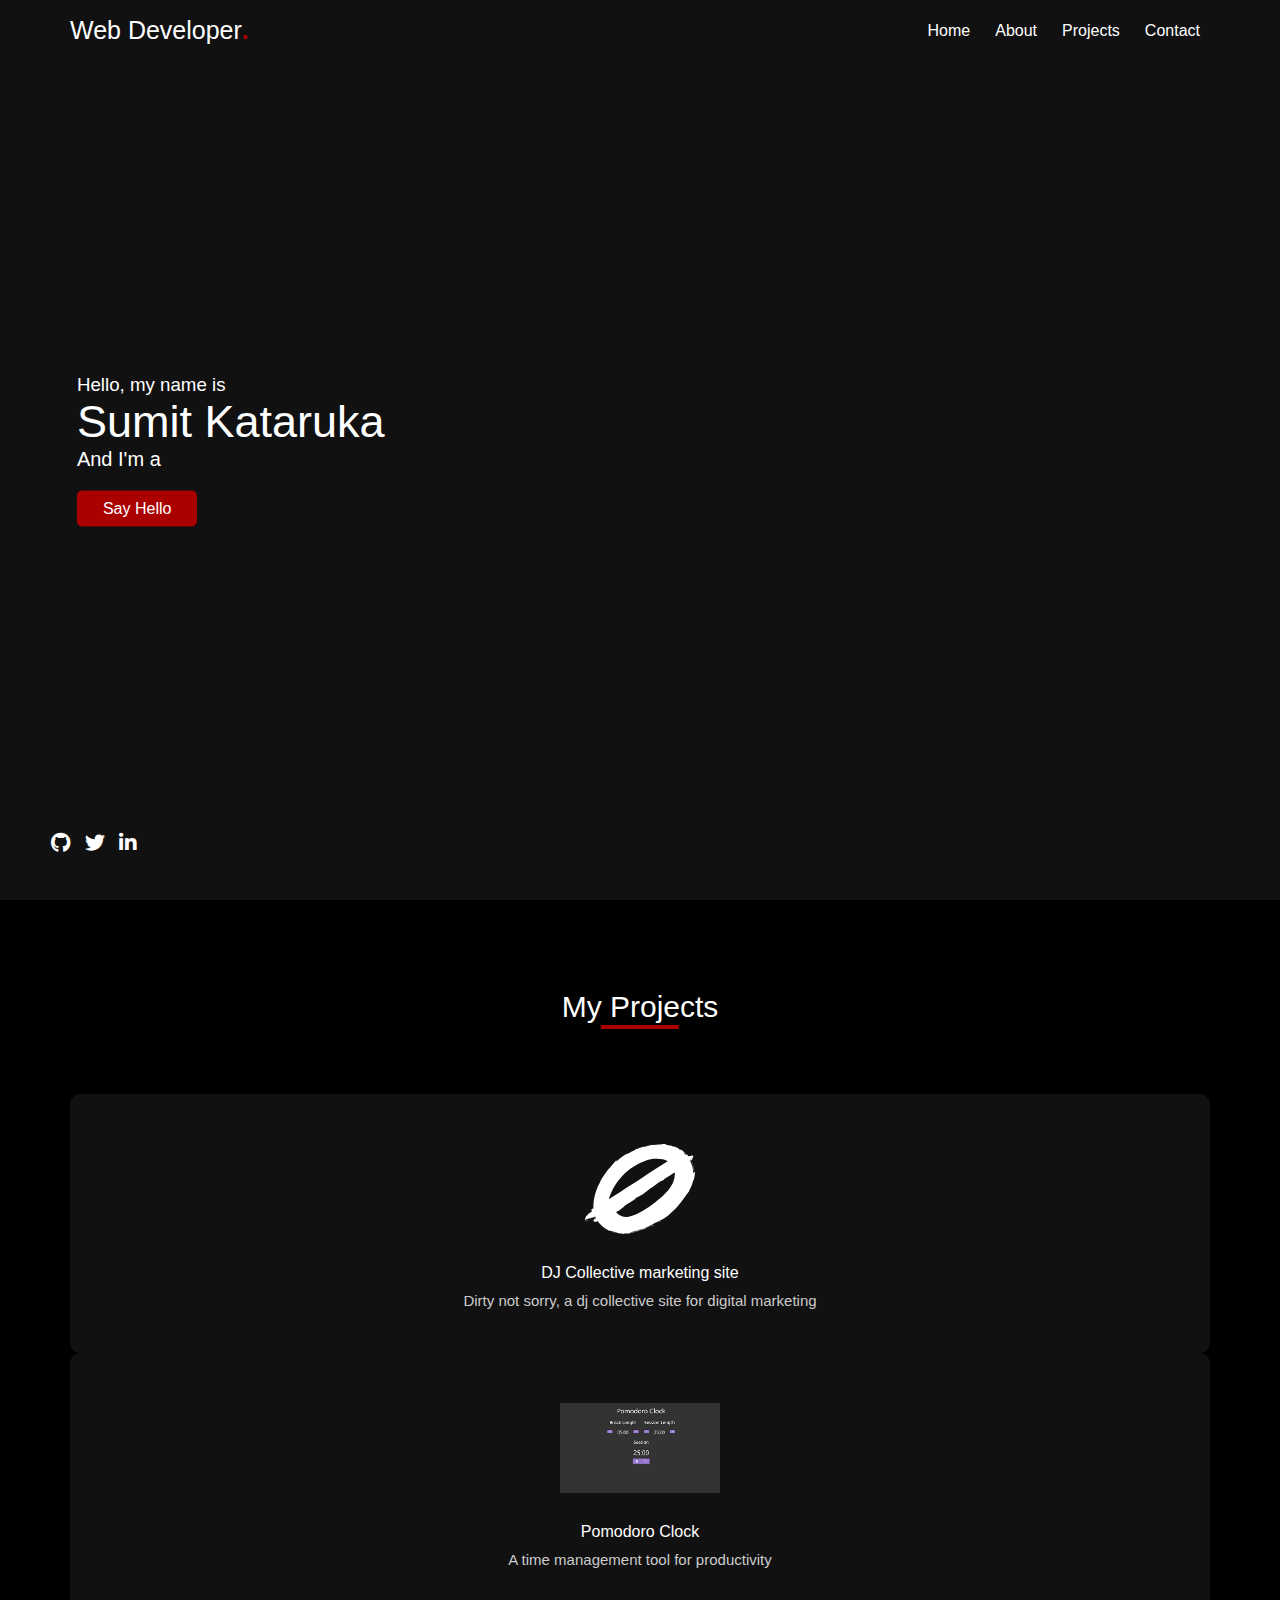
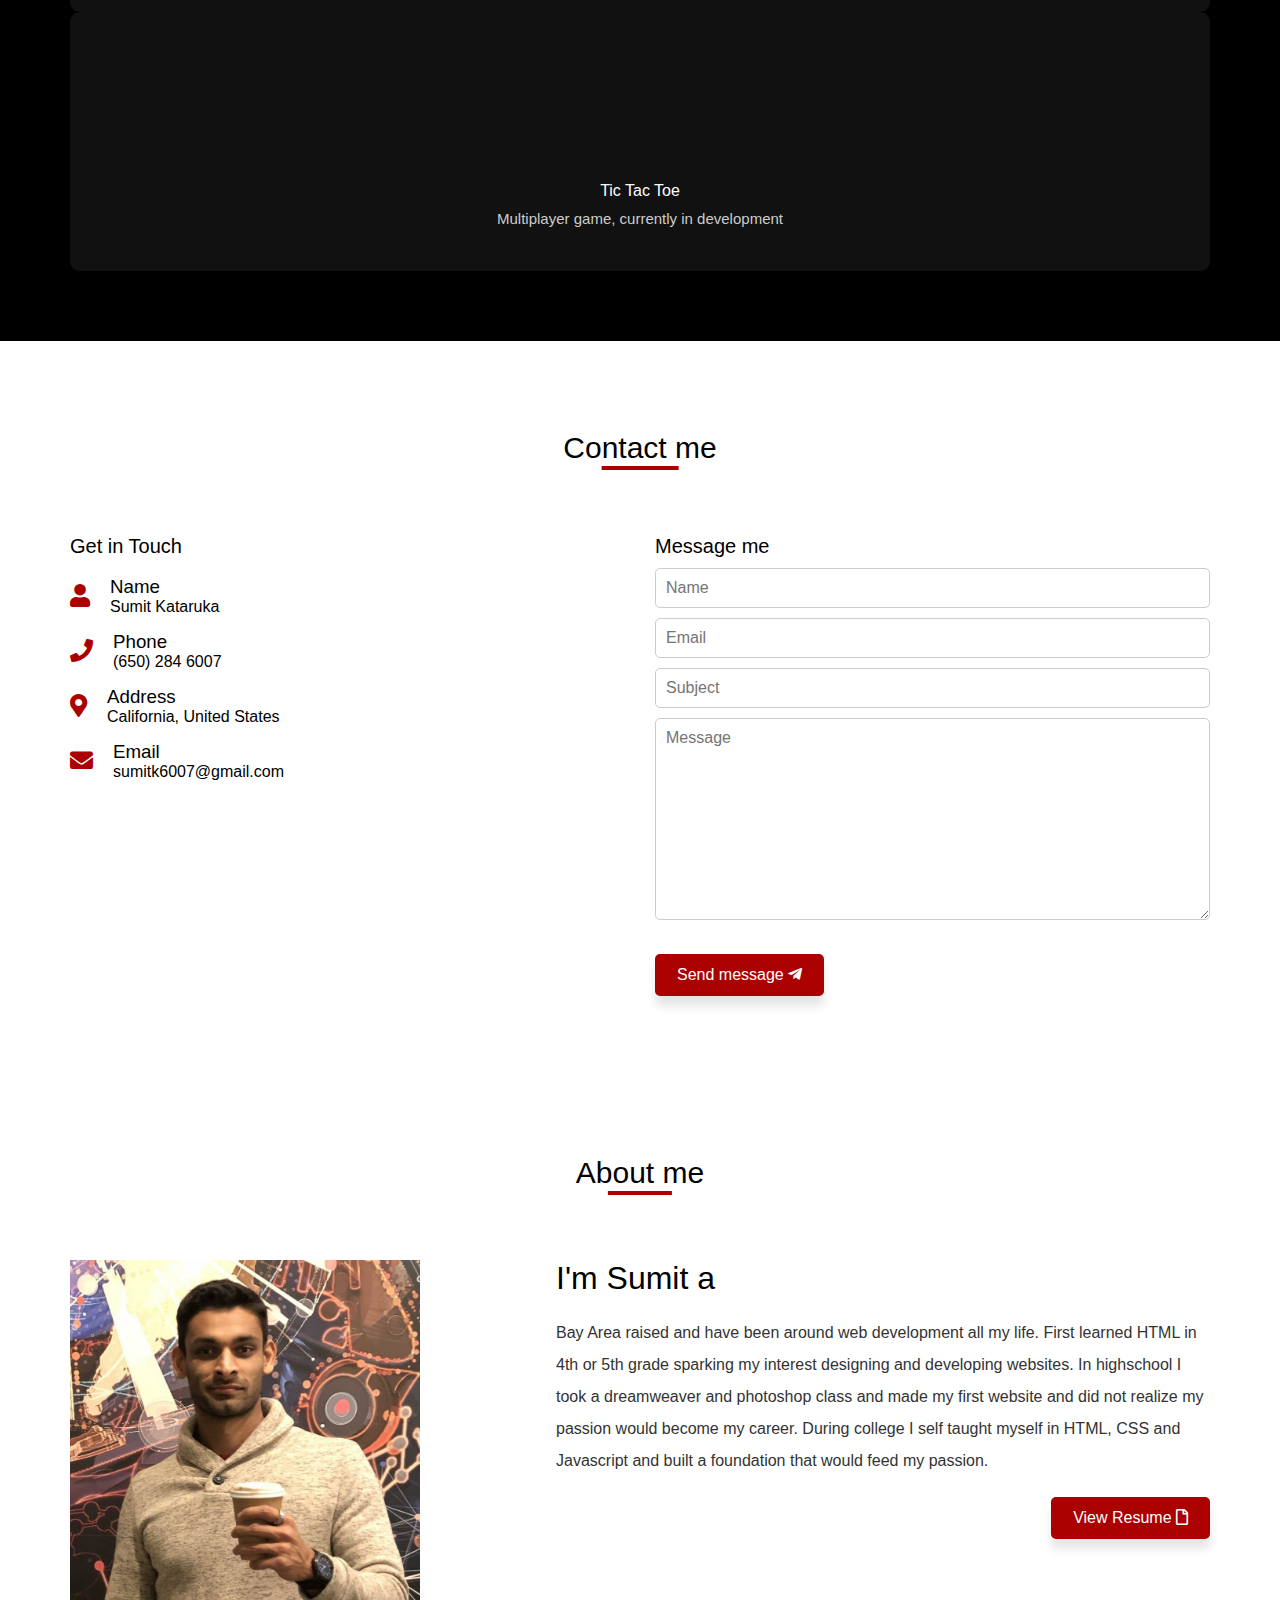
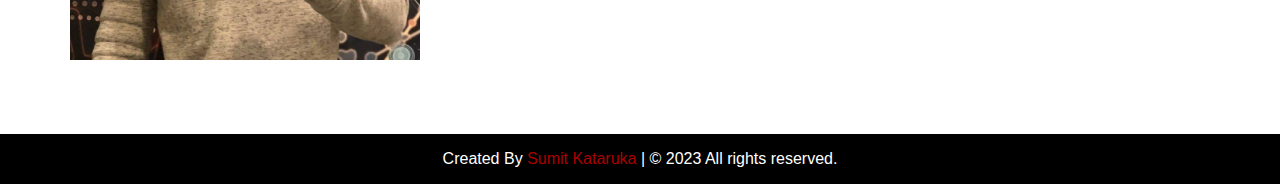
==== commit 25736abd: "rearrange content" ====
--- a/index.html
+++ b/index.html
@@ -87,39 +87,6 @@
             </a>
         </div>
     </header>
-
-    <!-- About -->
-    <section class="section about" id="about">
-        <div class="title">
-            <h1>About me</h1>
-        </div>
-        <div class="about-center container">
-            <div class="left">
-                <img src="./images/profile1.jpg" alt="">
-            </div>
-            <div class="right">
-                <h1>I'm Sumit a <span id="type2"></span></h1>
-                <p>
-                    Bay Area raised and have been around web development all my life.
-                    First learned HTML in 4th or 5th grade sparking my interest designing and developing websites.
-                    In highschool I took a dreamweaver and photoshop class and made my first website and
-                    did not realize my passion would become my career.
-                    During college I self taught myself in HTML, CSS and Javascript and built a foundation
-                    that would feed my passion.
-                </p>
-                <div class='resumeBtn'>
-                  <a href="Sumit_Kataruka_Resume.pdf"
-                    download="Sumit_Kataruka_Resume.pdf"
-                    onclick="window.open('Sumit_Kataruka_Resume.pdf')"
-                    class="btn">
-                    View Resume <i class="far fa-file"></i>
-                  </a>
-                </div>
-                
-
-            </div>
-        </div>
-    </section>
 
     <!-- Projects -->
     <section class="section theme" id="projects">
@@ -242,6 +209,38 @@
           </div>
         </div>
       </section>
+      <!-- About -->
+      <section class="section about" id="about">
+        <div class="title">
+            <h1>About me</h1>
+        </div>
+        <div class="about-center container">
+            <div class="left">
+                <img src="./images/profile1.jpg" alt="">
+            </div>
+            <div class="right">
+                <h1>I'm Sumit a <span id="type2"></span></h1>
+                <p>
+                    Bay Area raised and have been around web development all my life.
+                    First learned HTML in 4th or 5th grade sparking my interest designing and developing websites.
+                    In highschool I took a dreamweaver and photoshop class and made my first website and
+                    did not realize my passion would become my career.
+                    During college I self taught myself in HTML, CSS and Javascript and built a foundation
+                    that would feed my passion.
+                </p>
+                <div class='resumeBtn'>
+                  <a href="Sumit_Kataruka_Resume.pdf"
+                    download="Sumit_Kataruka_Resume.pdf"
+                    onclick="window.open('Sumit_Kataruka_Resume.pdf')"
+                    class="btn">
+                    View Resume <i class="far fa-file"></i>
+                  </a>
+                </div>
+                
+
+            </div>
+        </div>
+    </section>
     <footer>
         <p>Created By <span>Sumit Kataruka</span> | &copy; 2023 All rights reserved.</p>
     </footer>
--- a/style.css
+++ b/style.css
@@ -324,10 +324,6 @@
   overflow-x: hidden;
 }
 
-.about{
-  margin-top: 5rem;
-}
-
 .title{
   margin:4rem 0 7rem 0;
   text-align: center;
